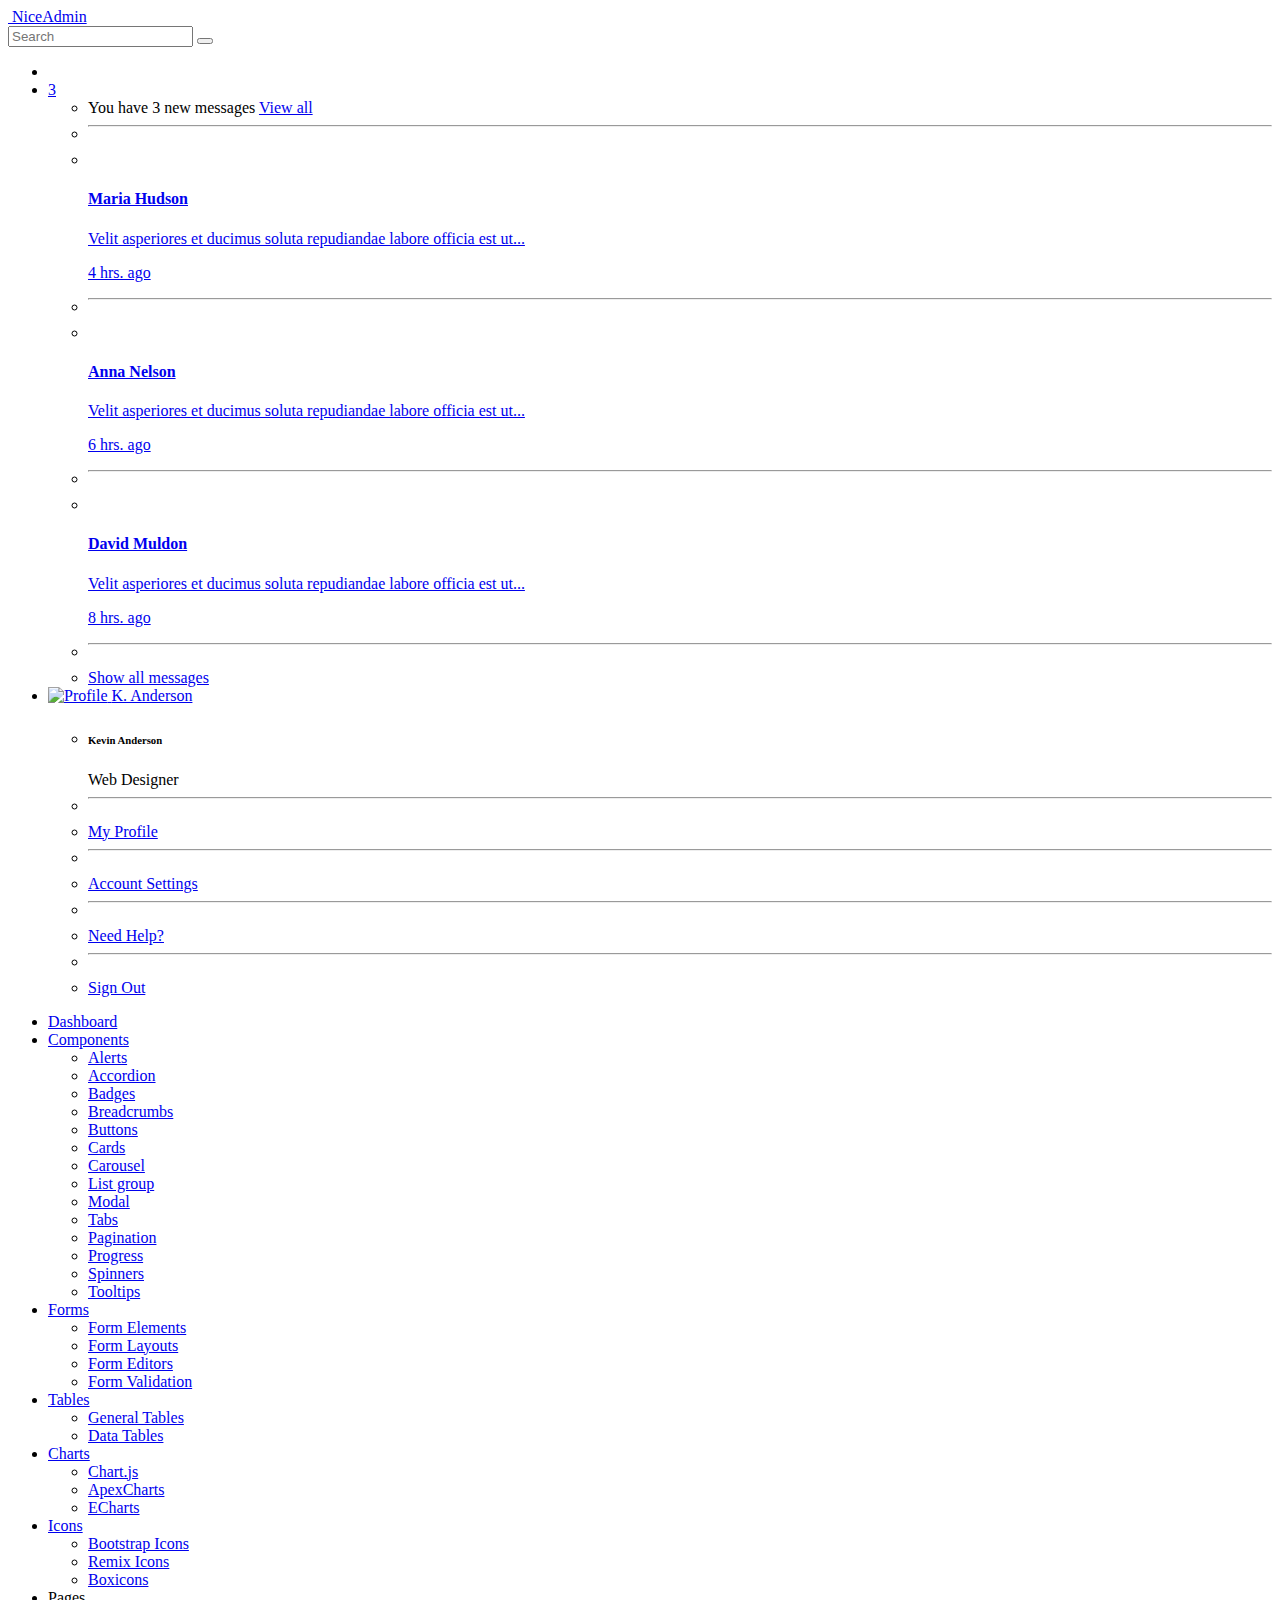
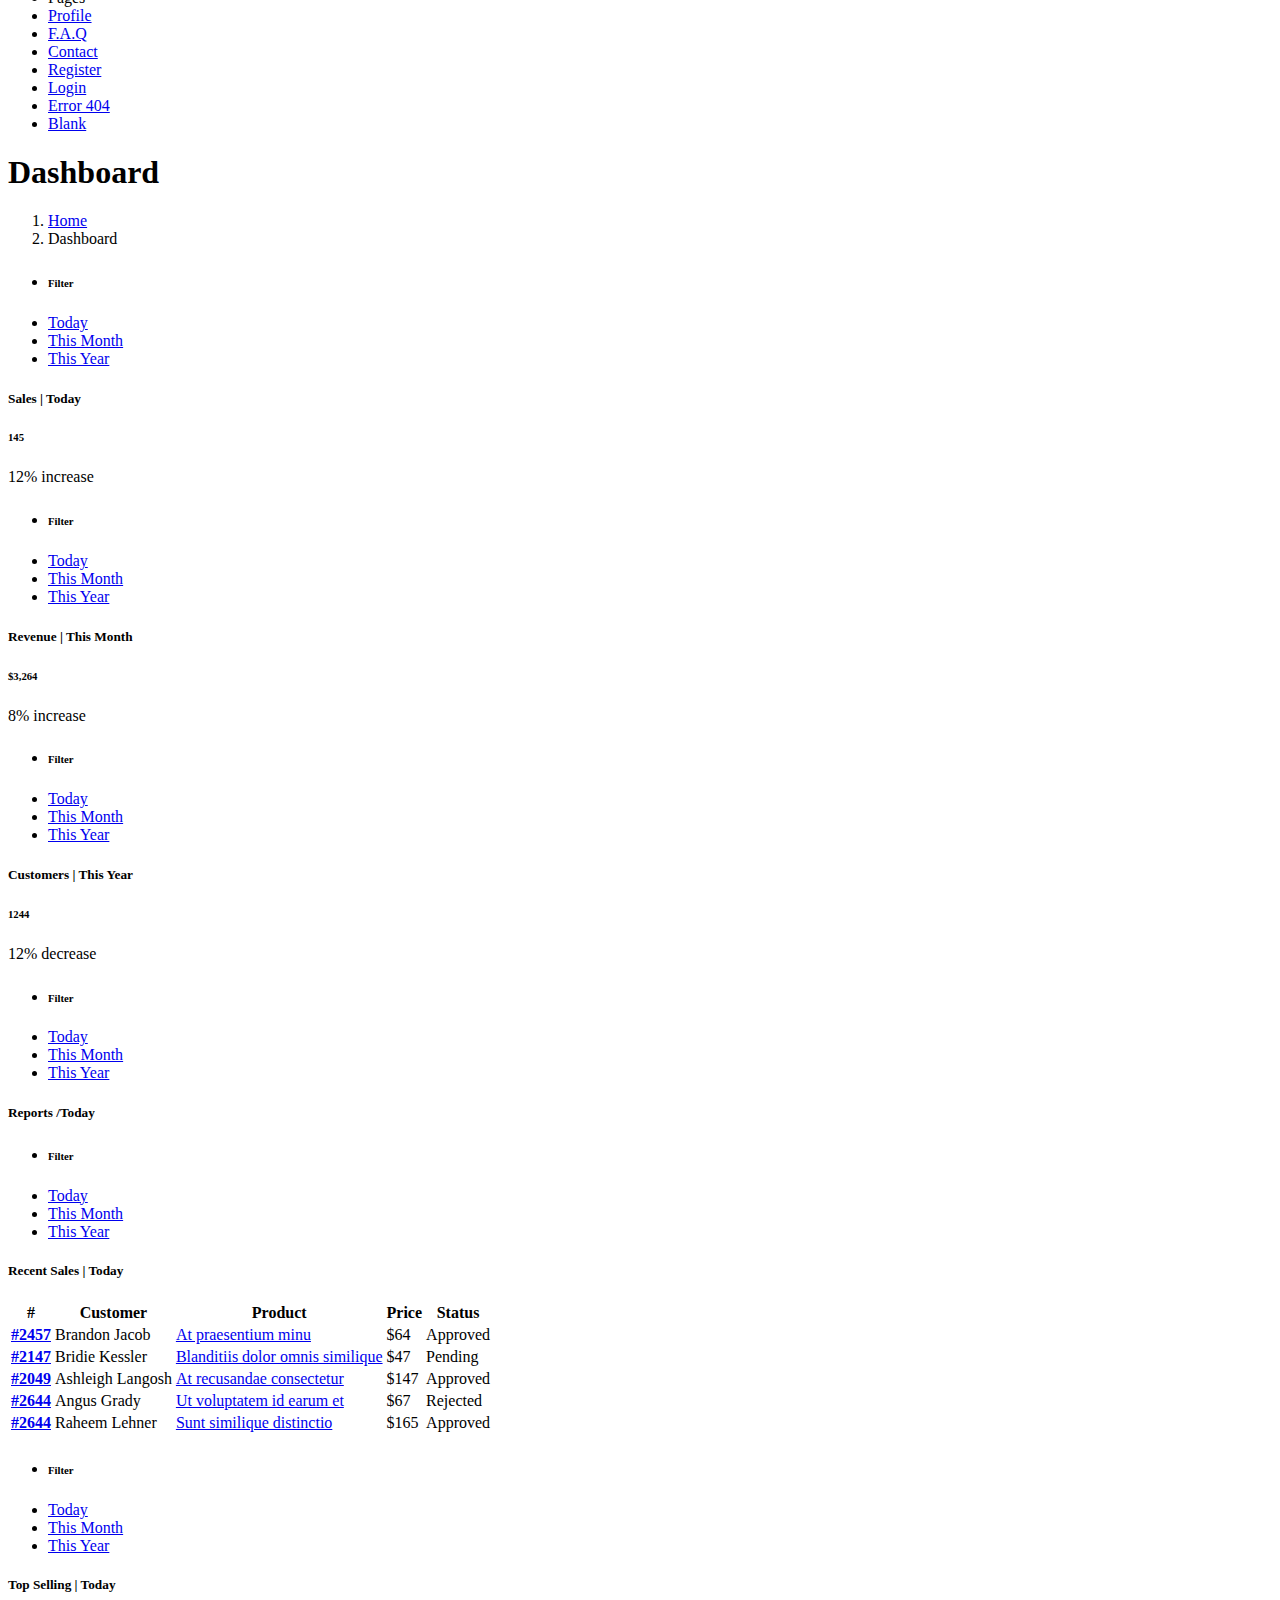
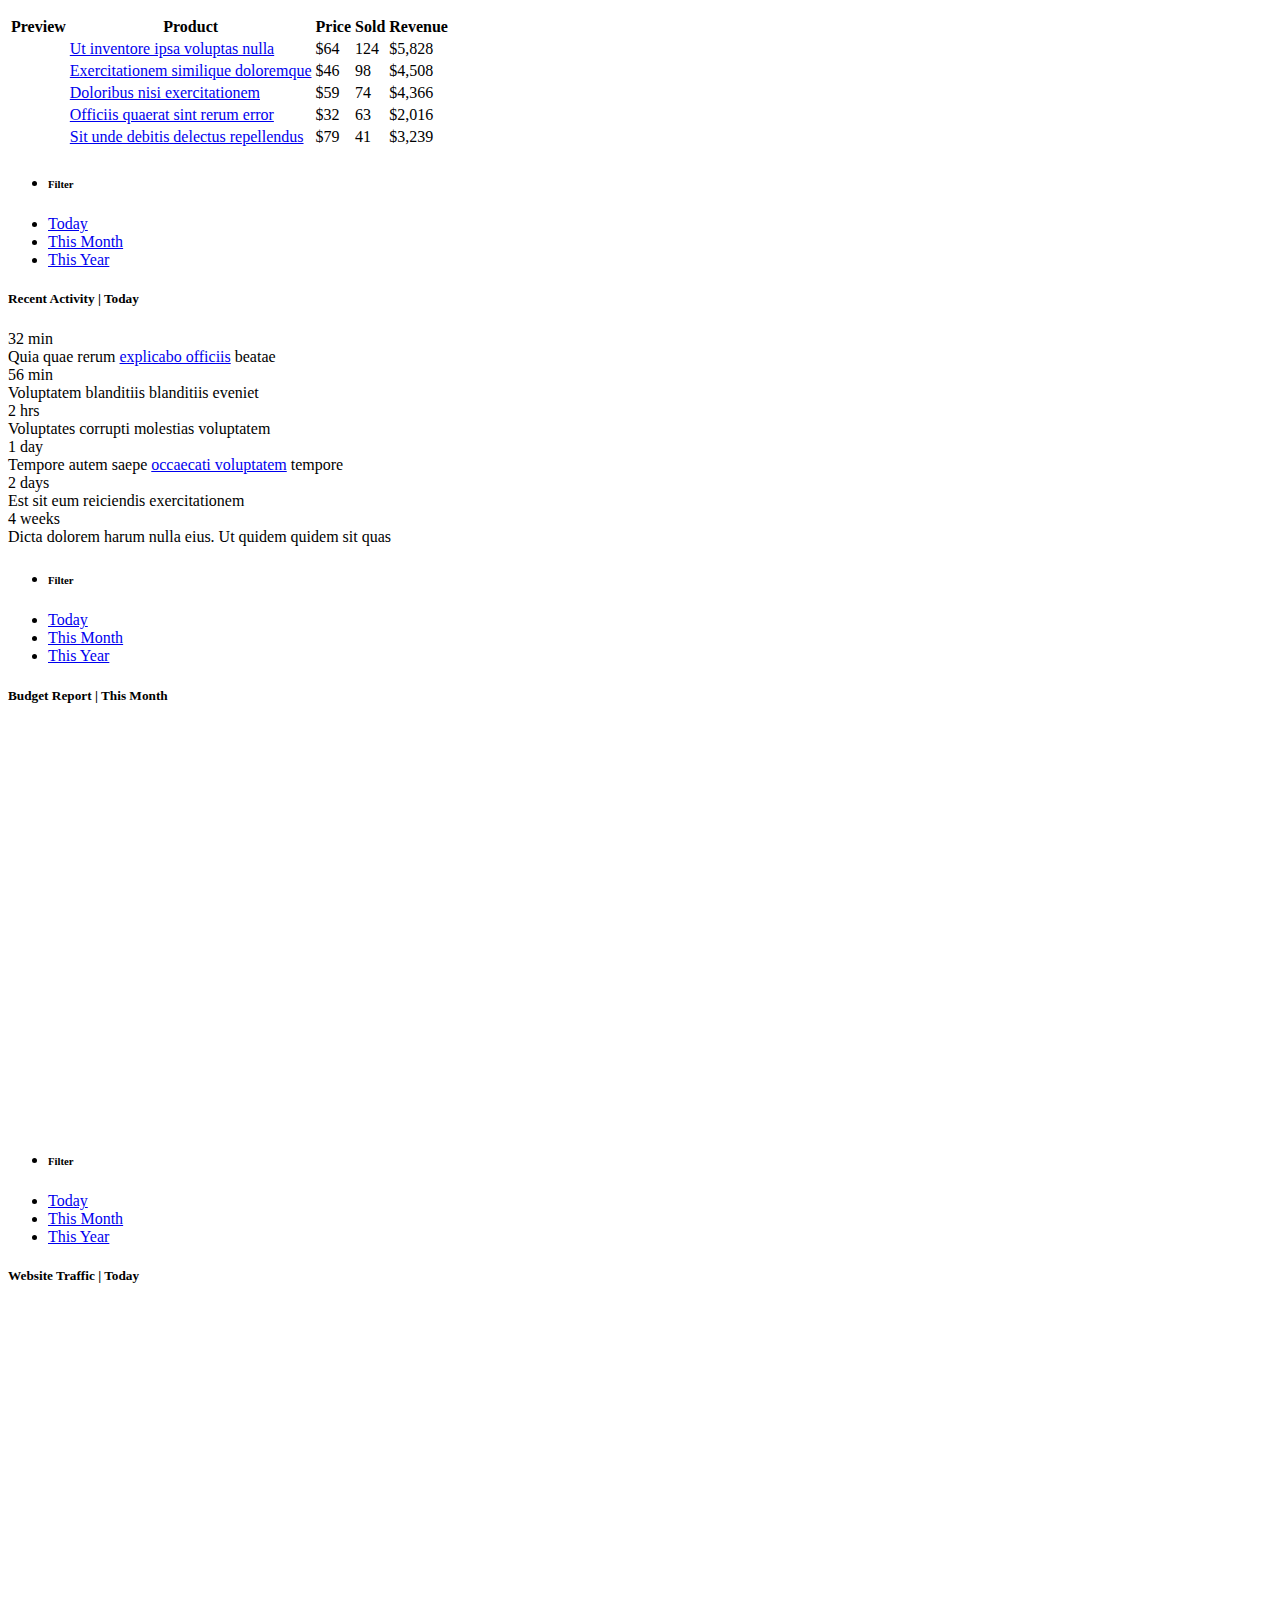
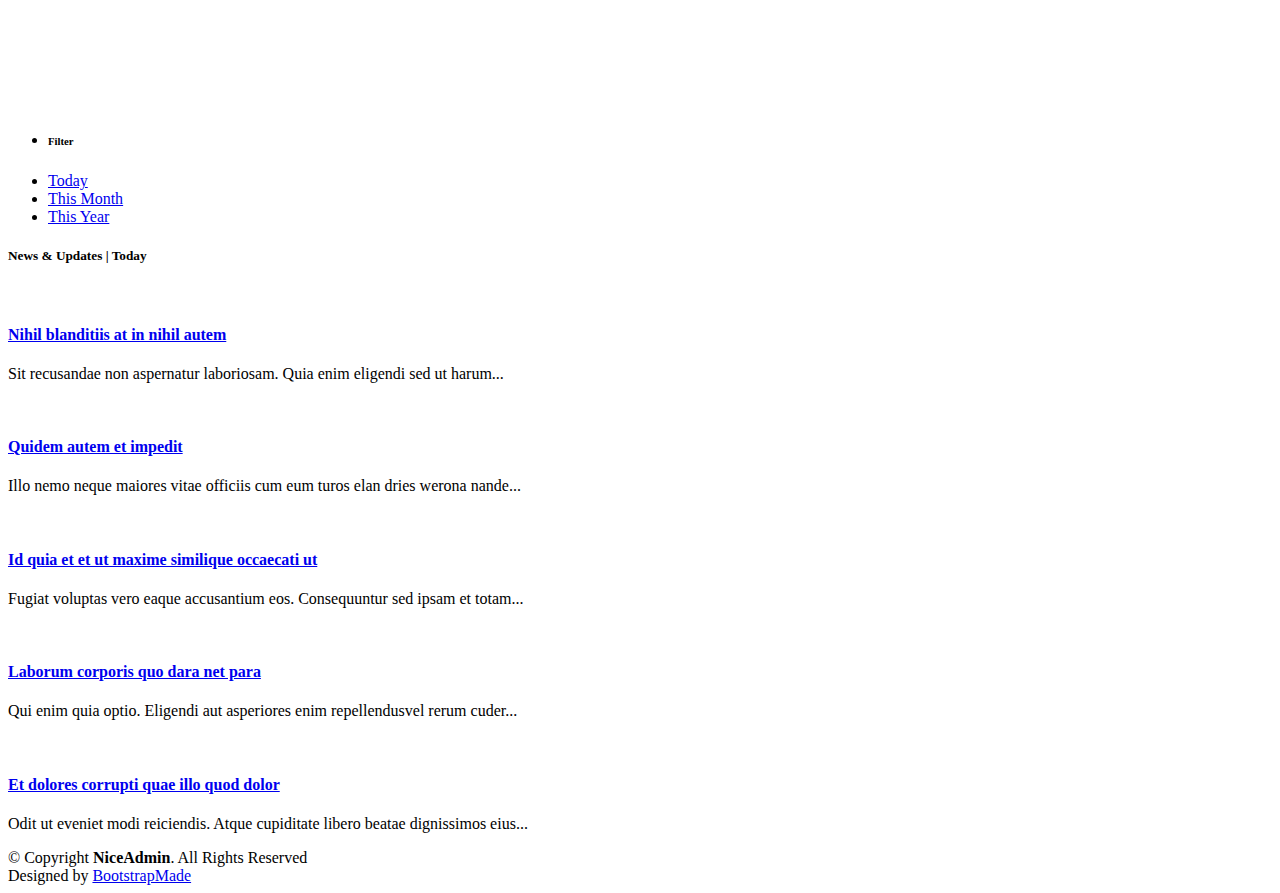
==== index.html @ 6e973ba3 "Add files via upload" ====
<!DOCTYPE html>
<html lang="en">

<head>
  <meta charset="utf-8">
  <meta content="width=device-width, initial-scale=1.0" name="viewport">

  <title>Dashboard - NiceAdmin Bootstrap Template</title>
  <meta content="" name="description">
  <meta content="" name="keywords">

  <!-- Favicons -->
  <link href="assets/img/favicon.png" rel="icon">
  <link href="assets/img/apple-touch-icon.png" rel="apple-touch-icon">

  <!-- Google Fonts -->
  <link href="https://fonts.gstatic.com" rel="preconnect">
  <link href="https://fonts.googleapis.com/css?family=Open+Sans:300,300i,400,400i,600,600i,700,700i|Nunito:300,300i,400,400i,600,600i,700,700i|Poppins:300,300i,400,400i,500,500i,600,600i,700,700i" rel="stylesheet">

  <!-- Vendor CSS Files -->
  <link href="assets/vendor/bootstrap/css/bootstrap.min.css" rel="stylesheet">
  <link href="assets/vendor/bootstrap-icons/bootstrap-icons.css" rel="stylesheet">
  <link href="assets/vendor/boxicons/css/boxicons.min.css" rel="stylesheet">
  <link href="assets/vendor/quill/quill.snow.css" rel="stylesheet">
  <link href="assets/vendor/quill/quill.bubble.css" rel="stylesheet">
  <link href="assets/vendor/remixicon/remixicon.css" rel="stylesheet">
  <link href="assets/vendor/simple-datatables/style.css" rel="stylesheet">

  <!-- Template Main CSS File -->
  <link href="assets/css/style.css" rel="stylesheet">

  <!-- =======================================================
  * Template Name: NiceAdmin
  * Template URL: https://bootstrapmade.com/nice-admin-bootstrap-admin-html-template/
  * Updated: Apr 20 2024 with Bootstrap v5.3.3
  * Author: BootstrapMade.com
  * License: https://bootstrapmade.com/license/
  ======================================================== -->
</head>

<body>

  <!-- ======= Header ======= -->
  <header id="header" class="header fixed-top d-flex align-items-center">

    <div class="d-flex align-items-center justify-content-between">
      <a href="index.html" class="logo d-flex align-items-center">
        <img src="assets/img/logo.png" alt="">
        <span class="d-none d-lg-block">NiceAdmin</span>
      </a>
      <i class="bi bi-list toggle-sidebar-btn"></i>
    </div><!-- End Logo -->

    <div class="search-bar">
      <form class="search-form d-flex align-items-center" method="POST" action="#">
        <input type="text" name="query" placeholder="Search" title="Enter search keyword">
        <button type="submit" title="Search"><i class="bi bi-search"></i></button>
      </form>
    </div><!-- End Search Bar -->

    <nav class="header-nav ms-auto">
      <ul class="d-flex align-items-center">

        <li class="nav-item d-block d-lg-none">
          <a class="nav-link nav-icon search-bar-toggle " href="#">
            <i class="bi bi-search"></i>
          </a>
        </li><!-- End Search Icon-->


        <li class="nav-item dropdown">

          <a class="nav-link nav-icon" href="#" data-bs-toggle="dropdown">
            <i class="bi bi-chat-left-text"></i>
            <span class="badge bg-success badge-number">3</span>
          </a><!-- End Messages Icon -->

          <ul class="dropdown-menu dropdown-menu-end dropdown-menu-arrow messages">
            <li class="dropdown-header">
              You have 3 new messages
              <a href="#"><span class="badge rounded-pill bg-primary p-2 ms-2">View all</span></a>
            </li>
            <li>
              <hr class="dropdown-divider">
            </li>

            <li class="message-item">
              <a href="#">
                <img src="assets/img/messages-1.jpg" alt="" class="rounded-circle">
                <div>
                  <h4>Maria Hudson</h4>
                  <p>Velit asperiores et ducimus soluta repudiandae labore officia est ut...</p>
                  <p>4 hrs. ago</p>
                </div>
              </a>
            </li>
            <li>
              <hr class="dropdown-divider">
            </li>

            <li class="message-item">
              <a href="#">
                <img src="assets/img/messages-2.jpg" alt="" class="rounded-circle">
                <div>
                  <h4>Anna Nelson</h4>
                  <p>Velit asperiores et ducimus soluta repudiandae labore officia est ut...</p>
                  <p>6 hrs. ago</p>
                </div>
              </a>
            </li>
            <li>
              <hr class="dropdown-divider">
            </li>

            <li class="message-item">
              <a href="#">
                <img src="assets/img/messages-3.jpg" alt="" class="rounded-circle">
                <div>
                  <h4>David Muldon</h4>
                  <p>Velit asperiores et ducimus soluta repudiandae labore officia est ut...</p>
                  <p>8 hrs. ago</p>
                </div>
              </a>
            </li>
            <li>
              <hr class="dropdown-divider">
            </li>

            <li class="dropdown-footer">
              <a href="#">Show all messages</a>
            </li>

          </ul><!-- End Messages Dropdown Items -->

        </li><!-- End Messages Nav -->

        <li class="nav-item dropdown pe-3">

          <a class="nav-link nav-profile d-flex align-items-center pe-0" href="#" data-bs-toggle="dropdown">
            <img src="assets/img/profile-img.jpg" alt="Profile" class="rounded-circle">
            <span class="d-none d-md-block dropdown-toggle ps-2">K. Anderson</span>
          </a><!-- End Profile Iamge Icon -->

          <ul class="dropdown-menu dropdown-menu-end dropdown-menu-arrow profile">
            <li class="dropdown-header">
              <h6>Kevin Anderson</h6>
              <span>Web Designer</span>
            </li>
            <li>
              <hr class="dropdown-divider">
            </li>

            <li>
              <a class="dropdown-item d-flex align-items-center" href="users-profile.html">
                <i class="bi bi-person"></i>
                <span>My Profile</span>
              </a>
            </li>
            <li>
              <hr class="dropdown-divider">
            </li>

            <li>
              <a class="dropdown-item d-flex align-items-center" href="users-profile.html">
                <i class="bi bi-gear"></i>
                <span>Account Settings</span>
              </a>
            </li>
            <li>
              <hr class="dropdown-divider">
            </li>

            <li>
              <a class="dropdown-item d-flex align-items-center" href="pages-faq.html">
                <i class="bi bi-question-circle"></i>
                <span>Need Help?</span>
              </a>
            </li>
            <li>
              <hr class="dropdown-divider">
            </li>

            <li>
              <a class="dropdown-item d-flex align-items-center" href="#">
                <i class="bi bi-box-arrow-right"></i>
                <span>Sign Out</span>
              </a>
            </li>

          </ul><!-- End Profile Dropdown Items -->
        </li><!-- End Profile Nav -->

      </ul>
    </nav><!-- End Icons Navigation -->

  </header><!-- End Header -->

  <!-- ======= Sidebar ======= -->
  <aside id="sidebar" class="sidebar">

    <ul class="sidebar-nav" id="sidebar-nav">

      <li class="nav-item">
        <a class="nav-link " href="index.html">
          <i class="bi bi-grid"></i>
          <span>Dashboard</span>
        </a>
      </li><!-- End Dashboard Nav -->

      <li class="nav-item">
        <a class="nav-link collapsed" data-bs-target="#components-nav" data-bs-toggle="collapse" href="#">
          <i class="bi bi-menu-button-wide"></i><span>Components</span><i class="bi bi-chevron-down ms-auto"></i>
        </a>
        <ul id="components-nav" class="nav-content collapse " data-bs-parent="#sidebar-nav">
          <li>
            <a href="components-alerts.html">
              <i class="bi bi-circle"></i><span>Alerts</span>
            </a>
          </li>
          <li>
            <a href="components-accordion.html">
              <i class="bi bi-circle"></i><span>Accordion</span>
            </a>
          </li>
          <li>
            <a href="components-badges.html">
              <i class="bi bi-circle"></i><span>Badges</span>
            </a>
          </li>
          <li>
            <a href="components-breadcrumbs.html">
              <i class="bi bi-circle"></i><span>Breadcrumbs</span>
            </a>
          </li>
          <li>
            <a href="components-buttons.html">
              <i class="bi bi-circle"></i><span>Buttons</span>
            </a>
          </li>
          <li>
            <a href="components-cards.html">
              <i class="bi bi-circle"></i><span>Cards</span>
            </a>
          </li>
          <li>
            <a href="components-carousel.html">
              <i class="bi bi-circle"></i><span>Carousel</span>
            </a>
          </li>
          <li>
            <a href="components-list-group.html">
              <i class="bi bi-circle"></i><span>List group</span>
            </a>
          </li>
          <li>
            <a href="components-modal.html">
              <i class="bi bi-circle"></i><span>Modal</span>
            </a>
          </li>
          <li>
            <a href="components-tabs.html">
              <i class="bi bi-circle"></i><span>Tabs</span>
            </a>
          </li>
          <li>
            <a href="components-pagination.html">
              <i class="bi bi-circle"></i><span>Pagination</span>
            </a>
          </li>
          <li>
            <a href="components-progress.html">
              <i class="bi bi-circle"></i><span>Progress</span>
            </a>
          </li>
          <li>
            <a href="components-spinners.html">
              <i class="bi bi-circle"></i><span>Spinners</span>
            </a>
          </li>
          <li>
            <a href="components-tooltips.html">
              <i class="bi bi-circle"></i><span>Tooltips</span>
            </a>
          </li>
        </ul>
      </li><!-- End Components Nav -->

      <li class="nav-item">
        <a class="nav-link collapsed" data-bs-target="#forms-nav" data-bs-toggle="collapse" href="#">
          <i class="bi bi-journal-text"></i><span>Forms</span><i class="bi bi-chevron-down ms-auto"></i>
        </a>
        <ul id="forms-nav" class="nav-content collapse " data-bs-parent="#sidebar-nav">
          <li>
            <a href="forms-elements.html">
              <i class="bi bi-circle"></i><span>Form Elements</span>
            </a>
          </li>
          <li>
            <a href="forms-layouts.html">
              <i class="bi bi-circle"></i><span>Form Layouts</span>
            </a>
          </li>
          <li>
            <a href="forms-editors.html">
              <i class="bi bi-circle"></i><span>Form Editors</span>
            </a>
          </li>
          <li>
            <a href="forms-validation.html">
              <i class="bi bi-circle"></i><span>Form Validation</span>
            </a>
          </li>
        </ul>
      </li><!-- End Forms Nav -->

      <li class="nav-item">
        <a class="nav-link collapsed" data-bs-target="#tables-nav" data-bs-toggle="collapse" href="#">
          <i class="bi bi-layout-text-window-reverse"></i><span>Tables</span><i class="bi bi-chevron-down ms-auto"></i>
        </a>
        <ul id="tables-nav" class="nav-content collapse " data-bs-parent="#sidebar-nav">
          <li>
            <a href="tables-general.html">
              <i class="bi bi-circle"></i><span>General Tables</span>
            </a>
          </li>
          <li>
            <a href="tables-data.html">
              <i class="bi bi-circle"></i><span>Data Tables</span>
            </a>
          </li>
        </ul>
      </li><!-- End Tables Nav -->

      <li class="nav-item">
        <a class="nav-link collapsed" data-bs-target="#charts-nav" data-bs-toggle="collapse" href="#">
          <i class="bi bi-bar-chart"></i><span>Charts</span><i class="bi bi-chevron-down ms-auto"></i>
        </a>
        <ul id="charts-nav" class="nav-content collapse " data-bs-parent="#sidebar-nav">
          <li>
            <a href="charts-chartjs.html">
              <i class="bi bi-circle"></i><span>Chart.js</span>
            </a>
          </li>
          <li>
            <a href="charts-apexcharts.html">
              <i class="bi bi-circle"></i><span>ApexCharts</span>
            </a>
          </li>
          <li>
            <a href="charts-echarts.html">
              <i class="bi bi-circle"></i><span>ECharts</span>
            </a>
          </li>
        </ul>
      </li><!-- End Charts Nav -->

      <li class="nav-item">
        <a class="nav-link collapsed" data-bs-target="#icons-nav" data-bs-toggle="collapse" href="#">
          <i class="bi bi-gem"></i><span>Icons</span><i class="bi bi-chevron-down ms-auto"></i>
        </a>
        <ul id="icons-nav" class="nav-content collapse " data-bs-parent="#sidebar-nav">
          <li>
            <a href="icons-bootstrap.html">
              <i class="bi bi-circle"></i><span>Bootstrap Icons</span>
            </a>
          </li>
          <li>
            <a href="icons-remix.html">
              <i class="bi bi-circle"></i><span>Remix Icons</span>
            </a>
          </li>
          <li>
            <a href="icons-boxicons.html">
              <i class="bi bi-circle"></i><span>Boxicons</span>
            </a>
          </li>
        </ul>
      </li><!-- End Icons Nav -->

      <li class="nav-heading">Pages</li>

      <li class="nav-item">
        <a class="nav-link collapsed" href="users-profile.html">
          <i class="bi bi-person"></i>
          <span>Profile</span>
        </a>
      </li><!-- End Profile Page Nav -->

      <li class="nav-item">
        <a class="nav-link collapsed" href="pages-faq.html">
          <i class="bi bi-question-circle"></i>
          <span>F.A.Q</span>
        </a>
      </li><!-- End F.A.Q Page Nav -->

      <li class="nav-item">
        <a class="nav-link collapsed" href="pages-contact.html">
          <i class="bi bi-envelope"></i>
          <span>Contact</span>
        </a>
      </li><!-- End Contact Page Nav -->

      <li class="nav-item">
        <a class="nav-link collapsed" href="pages-register.html">
          <i class="bi bi-card-list"></i>
          <span>Register</span>
        </a>
      </li><!-- End Register Page Nav -->

      <li class="nav-item">
        <a class="nav-link collapsed" href="pages-login.html">
          <i class="bi bi-box-arrow-in-right"></i>
          <span>Login</span>
        </a>
      </li><!-- End Login Page Nav -->

      <li class="nav-item">
        <a class="nav-link collapsed" href="pages-error-404.html">
          <i class="bi bi-dash-circle"></i>
          <span>Error 404</span>
        </a>
      </li><!-- End Error 404 Page Nav -->

      <li class="nav-item">
        <a class="nav-link collapsed" href="pages-blank.html">
          <i class="bi bi-file-earmark"></i>
          <span>Blank</span>
        </a>
      </li><!-- End Blank Page Nav -->

    </ul>

  </aside><!-- End Sidebar-->

  <main id="main" class="main">

    <div class="pagetitle">
      <h1>Dashboard</h1>
      <nav>
        <ol class="breadcrumb">
          <li class="breadcrumb-item"><a href="index.html">Home</a></li>
          <li class="breadcrumb-item active">Dashboard</li>
        </ol>
      </nav>
    </div><!-- End Page Title -->

    <section class="section dashboard">
      <div class="row">

        <!-- Left side columns -->
        <div class="col-lg-8">
          <div class="row">

            <!-- Sales Card -->
            <div class="col-xxl-4 col-md-6">
              <div class="card info-card sales-card">

                <div class="filter">
                  <a class="icon" href="#" data-bs-toggle="dropdown"><i class="bi bi-three-dots"></i></a>
                  <ul class="dropdown-menu dropdown-menu-end dropdown-menu-arrow">
                    <li class="dropdown-header text-start">
                      <h6>Filter</h6>
                    </li>

                    <li><a class="dropdown-item" href="#">Today</a></li>
                    <li><a class="dropdown-item" href="#">This Month</a></li>
                    <li><a class="dropdown-item" href="#">This Year</a></li>
                  </ul>
                </div>

                <div class="card-body">
                  <h5 class="card-title">Sales <span>| Today</span></h5>

                  <div class="d-flex align-items-center">
                    <div class="card-icon rounded-circle d-flex align-items-center justify-content-center">
                      <i class="bi bi-cart"></i>
                    </div>
                    <div class="ps-3">
                      <h6>145</h6>
                      <span class="text-success small pt-1 fw-bold">12%</span> <span class="text-muted small pt-2 ps-1">increase</span>

                    </div>
                  </div>
                </div>

              </div>
            </div>
            <!-- End Sales Card -->

            <!-- Revenue Card -->
            <div class="col-xxl-4 col-md-6">
              <div class="card info-card revenue-card">

                <div class="filter">
                  <a class="icon" href="#" data-bs-toggle="dropdown"><i class="bi bi-three-dots"></i></a>
                  <ul class="dropdown-menu dropdown-menu-end dropdown-menu-arrow">
                    <li class="dropdown-header text-start">
                      <h6>Filter</h6>
                    </li>

                    <li><a class="dropdown-item" href="#">Today</a></li>
                    <li><a class="dropdown-item" href="#">This Month</a></li>
                    <li><a class="dropdown-item" href="#">This Year</a></li>
                  </ul>
                </div>

                <div class="card-body">
                  <h5 class="card-title">Revenue <span>| This Month</span></h5>

                  <div class="d-flex align-items-center">
                    <div class="card-icon rounded-circle d-flex align-items-center justify-content-center">
                      <i class="bi bi-currency-dollar"></i>
                    </div>
                    <div class="ps-3">
                      <h6>$3,264</h6>
                      <span class="text-success small pt-1 fw-bold">8%</span> <span class="text-muted small pt-2 ps-1">increase</span>

                    </div>
                  </div>
                </div>

              </div>
            </div><!-- End Revenue Card -->

            <!-- Customers Card -->
            <div class="col-xxl-4 col-xl-12">

              <div class="card info-card customers-card">

                <div class="filter">
                  <a class="icon" href="#" data-bs-toggle="dropdown"><i class="bi bi-three-dots"></i></a>
                  <ul class="dropdown-menu dropdown-menu-end dropdown-menu-arrow">
                    <li class="dropdown-header text-start">
                      <h6>Filter</h6>
                    </li>

                    <li><a class="dropdown-item" href="#">Today</a></li>
                    <li><a class="dropdown-item" href="#">This Month</a></li>
                    <li><a class="dropdown-item" href="#">This Year</a></li>
                  </ul>
                </div>

                <div class="card-body">
                  <h5 class="card-title">Customers <span>| This Year</span></h5>

                  <div class="d-flex align-items-center">
                    <div class="card-icon rounded-circle d-flex align-items-center justify-content-center">
                      <i class="bi bi-people"></i>
                    </div>
                    <div class="ps-3">
                      <h6>1244</h6>
                      <span class="text-danger small pt-1 fw-bold">12%</span> <span class="text-muted small pt-2 ps-1">decrease</span>

                    </div>
                  </div>

                </div>
              </div>

            </div><!-- End Customers Card -->

            <!-- Reports -->
            <div class="col-12">
              <div class="card">

                <div class="filter">
                  <a class="icon" href="#" data-bs-toggle="dropdown"><i class="bi bi-three-dots"></i></a>
                  <ul class="dropdown-menu dropdown-menu-end dropdown-menu-arrow">
                    <li class="dropdown-header text-start">
                      <h6>Filter</h6>
                    </li>

                    <li><a class="dropdown-item" href="#">Today</a></li>
                    <li><a class="dropdown-item" href="#">This Month</a></li>
                    <li><a class="dropdown-item" href="#">This Year</a></li>
                  </ul>
                </div>

                <div class="card-body">
                  <h5 class="card-title">Reports <span>/Today</span></h5>

                  <!-- Line Chart -->
                  <div id="reportsChart"></div>

                  <script>
                    document.addEventListener("DOMContentLoaded", () => {
                      new ApexCharts(document.querySelector("#reportsChart"), {
                        series: [{
                          name: 'Sales',
                          data: [31, 40, 28, 51, 42, 82, 56],
                        }, {
                          name: 'Revenue',
                          data: [11, 32, 45, 32, 34, 52, 41]
                        }, {
                          name: 'Customers',
                          data: [15, 11, 32, 18, 9, 24, 11]
                        }],
                        chart: {
                          height: 350,
                          type: 'area',
                          toolbar: {
                            show: false
                          },
                        },
                        markers: {
                          size: 4
                        },
                        colors: ['#4154f1', '#2eca6a', '#ff771d'],
                        fill: {
                          type: "gradient",
                          gradient: {
                            shadeIntensity: 1,
                            opacityFrom: 0.3,
                            opacityTo: 0.4,
                            stops: [0, 90, 100]
                          }
                        },
                        dataLabels: {
                          enabled: false
                        },
                        stroke: {
                          curve: 'smooth',
                          width: 2
                        },
                        xaxis: {
                          type: 'datetime',
                          categories: ["2018-09-19T00:00:00.000Z", "2018-09-19T01:30:00.000Z", "2018-09-19T02:30:00.000Z", "2018-09-19T03:30:00.000Z", "2018-09-19T04:30:00.000Z", "2018-09-19T05:30:00.000Z", "2018-09-19T06:30:00.000Z"]
                        },
                        tooltip: {
                          x: {
                            format: 'dd/MM/yy HH:mm'
                          },
                        }
                      }).render();
                    });
                  </script>
                  <!-- End Line Chart -->

                </div>

              </div>
            </div><!-- End Reports -->

            <!-- Recent Sales -->
            <div class="col-12">
              <div class="card recent-sales overflow-auto">

                <div class="filter">
                  <a class="icon" href="#" data-bs-toggle="dropdown"><i class="bi bi-three-dots"></i></a>
                  <ul class="dropdown-menu dropdown-menu-end dropdown-menu-arrow">
                    <li class="dropdown-header text-start">
                      <h6>Filter</h6>
                    </li>

                    <li><a class="dropdown-item" href="#">Today</a></li>
                    <li><a class="dropdown-item" href="#">This Month</a></li>
                    <li><a class="dropdown-item" href="#">This Year</a></li>
                  </ul>
                </div>

                <div class="card-body">
                  <h5 class="card-title">Recent Sales <span>| Today</span></h5>

                  <table class="table table-borderless datatable">
                    <thead>
                      <tr>
                        <th scope="col">#</th>
                        <th scope="col">Customer</th>
                        <th scope="col">Product</th>
                        <th scope="col">Price</th>
                        <th scope="col">Status</th>
                      </tr>
                    </thead>
                    <tbody>
                      <tr>
                        <th scope="row"><a href="#">#2457</a></th>
                        <td>Brandon Jacob</td>
                        <td><a href="#" class="text-primary">At praesentium minu</a></td>
                        <td>$64</td>
                        <td><span class="badge bg-success">Approved</span></td>
                      </tr>
                      <tr>
                        <th scope="row"><a href="#">#2147</a></th>
                        <td>Bridie Kessler</td>
                        <td><a href="#" class="text-primary">Blanditiis dolor omnis similique</a></td>
                        <td>$47</td>
                        <td><span class="badge bg-warning">Pending</span></td>
                      </tr>
                      <tr>
                        <th scope="row"><a href="#">#2049</a></th>
                        <td>Ashleigh Langosh</td>
                        <td><a href="#" class="text-primary">At recusandae consectetur</a></td>
                        <td>$147</td>
                        <td><span class="badge bg-success">Approved</span></td>
                      </tr>
                      <tr>
                        <th scope="row"><a href="#">#2644</a></th>
                        <td>Angus Grady</td>
                        <td><a href="#" class="text-primar">Ut voluptatem id earum et</a></td>
                        <td>$67</td>
                        <td><span class="badge bg-danger">Rejected</span></td>
                      </tr>
                      <tr>
                        <th scope="row"><a href="#">#2644</a></th>
                        <td>Raheem Lehner</td>
                        <td><a href="#" class="text-primary">Sunt similique distinctio</a></td>
                        <td>$165</td>
                        <td><span class="badge bg-success">Approved</span></td>
                      </tr>
                    </tbody>
                  </table>

                </div>

              </div>
            </div><!-- End Recent Sales -->

            <!-- Top Selling -->
            <div class="col-12">
              <div class="card top-selling overflow-auto">

                <div class="filter">
                  <a class="icon" href="#" data-bs-toggle="dropdown"><i class="bi bi-three-dots"></i></a>
                  <ul class="dropdown-menu dropdown-menu-end dropdown-menu-arrow">
                    <li class="dropdown-header text-start">
                      <h6>Filter</h6>
                    </li>

                    <li><a class="dropdown-item" href="#">Today</a></li>
                    <li><a class="dropdown-item" href="#">This Month</a></li>
                    <li><a class="dropdown-item" href="#">This Year</a></li>
                  </ul>
                </div>

                <div class="card-body pb-0">
                  <h5 class="card-title">Top Selling <span>| Today</span></h5>

                  <table class="table table-borderless">
                    <thead>
                      <tr>
                        <th scope="col">Preview</th>
                        <th scope="col">Product</th>
                        <th scope="col">Price</th>
                        <th scope="col">Sold</th>
                        <th scope="col">Revenue</th>
                      </tr>
                    </thead>
                    <tbody>
                      <tr>
                        <th scope="row"><a href="#"><img src="assets/img/product-1.jpg" alt=""></a></th>
                        <td><a href="#" class="text-primary fw-bold">Ut inventore ipsa voluptas nulla</a></td>
                        <td>$64</td>
                        <td class="fw-bold">124</td>
                        <td>$5,828</td>
                      </tr>
                      <tr>
                        <th scope="row"><a href="#"><img src="assets/img/product-2.jpg" alt=""></a></th>
                        <td><a href="#" class="text-primary fw-bold">Exercitationem similique doloremque</a></td>
                        <td>$46</td>
                        <td class="fw-bold">98</td>
                        <td>$4,508</td>
                      </tr>
                      <tr>
                        <th scope="row"><a href="#"><img src="assets/img/product-3.jpg" alt=""></a></th>
                        <td><a href="#" class="text-primary fw-bold">Doloribus nisi exercitationem</a></td>
                        <td>$59</td>
                        <td class="fw-bold">74</td>
                        <td>$4,366</td>
                      </tr>
                      <tr>
                        <th scope="row"><a href="#"><img src="assets/img/product-4.jpg" alt=""></a></th>
                        <td><a href="#" class="text-primary fw-bold">Officiis quaerat sint rerum error</a></td>
                        <td>$32</td>
                        <td class="fw-bold">63</td>
                        <td>$2,016</td>
                      </tr>
                      <tr>
                        <th scope="row"><a href="#"><img src="assets/img/product-5.jpg" alt=""></a></th>
                        <td><a href="#" class="text-primary fw-bold">Sit unde debitis delectus repellendus</a></td>
                        <td>$79</td>
                        <td class="fw-bold">41</td>
                        <td>$3,239</td>
                      </tr>
                    </tbody>
                  </table>

                </div>

              </div>
            </div><!-- End Top Selling -->

          </div>
        </div><!-- End Left side columns -->

        <!-- Right side columns -->
        <div class="col-lg-4">

          <!-- Recent Activity -->
          <div class="card">
            <div class="filter">
              <a class="icon" href="#" data-bs-toggle="dropdown"><i class="bi bi-three-dots"></i></a>
              <ul class="dropdown-menu dropdown-menu-end dropdown-menu-arrow">
                <li class="dropdown-header text-start">
                  <h6>Filter</h6>
                </li>

                <li><a class="dropdown-item" href="#">Today</a></li>
                <li><a class="dropdown-item" href="#">This Month</a></li>
                <li><a class="dropdown-item" href="#">This Year</a></li>
              </ul>
            </div>

            <div class="card-body">
              <h5 class="card-title">Recent Activity <span>| Today</span></h5>

              <div class="activity">

                <div class="activity-item d-flex">
                  <div class="activite-label">32 min</div>
                  <i class='bi bi-circle-fill activity-badge text-success align-self-start'></i>
                  <div class="activity-content">
                    Quia quae rerum <a href="#" class="fw-bold text-dark">explicabo officiis</a> beatae
                  </div>
                </div><!-- End activity item-->

                <div class="activity-item d-flex">
                  <div class="activite-label">56 min</div>
                  <i class='bi bi-circle-fill activity-badge text-danger align-self-start'></i>
                  <div class="activity-content">
                    Voluptatem blanditiis blanditiis eveniet
                  </div>
                </div><!-- End activity item-->

                <div class="activity-item d-flex">
                  <div class="activite-label">2 hrs</div>
                  <i class='bi bi-circle-fill activity-badge text-primary align-self-start'></i>
                  <div class="activity-content">
                    Voluptates corrupti molestias voluptatem
                  </div>
                </div><!-- End activity item-->

                <div class="activity-item d-flex">
                  <div class="activite-label">1 day</div>
                  <i class='bi bi-circle-fill activity-badge text-info align-self-start'></i>
                  <div class="activity-content">
                    Tempore autem saepe <a href="#" class="fw-bold text-dark">occaecati voluptatem</a> tempore
                  </div>
                </div><!-- End activity item-->

                <div class="activity-item d-flex">
                  <div class="activite-label">2 days</div>
                  <i class='bi bi-circle-fill activity-badge text-warning align-self-start'></i>
                  <div class="activity-content">
                    Est sit eum reiciendis exercitationem
                  </div>
                </div><!-- End activity item-->

                <div class="activity-item d-flex">
                  <div class="activite-label">4 weeks</div>
                  <i class='bi bi-circle-fill activity-badge text-muted align-self-start'></i>
                  <div class="activity-content">
                    Dicta dolorem harum nulla eius. Ut quidem quidem sit quas
                  </div>
                </div><!-- End activity item-->

              </div>

            </div>
          </div><!-- End Recent Activity -->

          <!-- Budget Report -->
          <div class="card">
            <div class="filter">
              <a class="icon" href="#" data-bs-toggle="dropdown"><i class="bi bi-three-dots"></i></a>
              <ul class="dropdown-menu dropdown-menu-end dropdown-menu-arrow">
                <li class="dropdown-header text-start">
                  <h6>Filter</h6>
                </li>

                <li><a class="dropdown-item" href="#">Today</a></li>
                <li><a class="dropdown-item" href="#">This Month</a></li>
                <li><a class="dropdown-item" href="#">This Year</a></li>
              </ul>
            </div>

            <div class="card-body pb-0">
              <h5 class="card-title">Budget Report <span>| This Month</span></h5>

              <div id="budgetChart" style="min-height: 400px;" class="echart"></div>

              <script>
                document.addEventListener("DOMContentLoaded", () => {
                  var budgetChart = echarts.init(document.querySelector("#budgetChart")).setOption({
                    legend: {
                      data: ['Allocated Budget', 'Actual Spending']
                    },
                    radar: {
                      // shape: 'circle',
                      indicator: [{
                          name: 'Sales',
                          max: 6500
                        },
                        {
                          name: 'Administration',
                          max: 16000
                        },
                        {
                          name: 'Information Technology',
                          max: 30000
                        },
                        {
                          name: 'Customer Support',
                          max: 38000
                        },
                        {
                          name: 'Development',
                          max: 52000
                        },
                        {
                          name: 'Marketing',
                          max: 25000
                        }
                      ]
                    },
                    series: [{
                      name: 'Budget vs spending',
                      type: 'radar',
                      data: [{
                          value: [4200, 3000, 20000, 35000, 50000, 18000],
                          name: 'Allocated Budget'
                        },
                        {
                          value: [5000, 14000, 28000, 26000, 42000, 21000],
                          name: 'Actual Spending'
                        }
                      ]
                    }]
                  });
                });
              </script>

            </div>
          </div><!-- End Budget Report -->

          <!-- Website Traffic -->
          <div class="card">
            <div class="filter">
              <a class="icon" href="#" data-bs-toggle="dropdown"><i class="bi bi-three-dots"></i></a>
              <ul class="dropdown-menu dropdown-menu-end dropdown-menu-arrow">
                <li class="dropdown-header text-start">
                  <h6>Filter</h6>
                </li>

                <li><a class="dropdown-item" href="#">Today</a></li>
                <li><a class="dropdown-item" href="#">This Month</a></li>
                <li><a class="dropdown-item" href="#">This Year</a></li>
              </ul>
            </div>

            <div class="card-body pb-0">
              <h5 class="card-title">Website Traffic <span>| Today</span></h5>

              <div id="trafficChart" style="min-height: 400px;" class="echart"></div>

              <script>
                document.addEventListener("DOMContentLoaded", () => {
                  echarts.init(document.querySelector("#trafficChart")).setOption({
                    tooltip: {
                      trigger: 'item'
                    },
                    legend: {
                      top: '5%',
                      left: 'center'
                    },
                    series: [{
                      name: 'Access From',
                      type: 'pie',
                      radius: ['40%', '70%'],
                      avoidLabelOverlap: false,
                      label: {
                        show: false,
                        position: 'center'
                      },
                      emphasis: {
                        label: {
                          show: true,
                          fontSize: '18',
                          fontWeight: 'bold'
                        }
                      },
                      labelLine: {
                        show: false
                      },
                      data: [{
                          value: 1048,
                          name: 'Search Engine'
                        },
                        {
                          value: 735,
                          name: 'Direct'
                        },
                        {
                          value: 580,
                          name: 'Email'
                        },
                        {
                          value: 484,
                          name: 'Union Ads'
                        },
                        {
                          value: 300,
                          name: 'Video Ads'
                        }
                      ]
                    }]
                  });
                });
              </script>

            </div>
          </div><!-- End Website Traffic -->

          <!-- News & Updates Traffic -->
          <div class="card">
            <div class="filter">
              <a class="icon" href="#" data-bs-toggle="dropdown"><i class="bi bi-three-dots"></i></a>
              <ul class="dropdown-menu dropdown-menu-end dropdown-menu-arrow">
                <li class="dropdown-header text-start">
                  <h6>Filter</h6>
                </li>

                <li><a class="dropdown-item" href="#">Today</a></li>
                <li><a class="dropdown-item" href="#">This Month</a></li>
                <li><a class="dropdown-item" href="#">This Year</a></li>
              </ul>
            </div>

            <div class="card-body pb-0">
              <h5 class="card-title">News &amp; Updates <span>| Today</span></h5>

              <div class="news">
                <div class="post-item clearfix">
                  <img src="assets/img/news-1.jpg" alt="">
                  <h4><a href="#">Nihil blanditiis at in nihil autem</a></h4>
                  <p>Sit recusandae non aspernatur laboriosam. Quia enim eligendi sed ut harum...</p>
                </div>

                <div class="post-item clearfix">
                  <img src="assets/img/news-2.jpg" alt="">
                  <h4><a href="#">Quidem autem et impedit</a></h4>
                  <p>Illo nemo neque maiores vitae officiis cum eum turos elan dries werona nande...</p>
                </div>

                <div class="post-item clearfix">
                  <img src="assets/img/news-3.jpg" alt="">
                  <h4><a href="#">Id quia et et ut maxime similique occaecati ut</a></h4>
                  <p>Fugiat voluptas vero eaque accusantium eos. Consequuntur sed ipsam et totam...</p>
                </div>

                <div class="post-item clearfix">
                  <img src="assets/img/news-4.jpg" alt="">
                  <h4><a href="#">Laborum corporis quo dara net para</a></h4>
                  <p>Qui enim quia optio. Eligendi aut asperiores enim repellendusvel rerum cuder...</p>
                </div>

                <div class="post-item clearfix">
                  <img src="assets/img/news-5.jpg" alt="">
                  <h4><a href="#">Et dolores corrupti quae illo quod dolor</a></h4>
                  <p>Odit ut eveniet modi reiciendis. Atque cupiditate libero beatae dignissimos eius...</p>
                </div>

              </div><!-- End sidebar recent posts-->

            </div>
          </div><!-- End News & Updates -->

        </div><!-- End Right side columns -->

      </div>
    </section>

  </main><!-- End #main -->

  <!-- ======= Footer ======= -->
  <footer id="footer" class="footer">
    <div class="copyright">
      &copy; Copyright <strong><span>NiceAdmin</span></strong>. All Rights Reserved
    </div>
    <div class="credits">
      <!-- All the links in the footer should remain intact. -->
      <!-- You can delete the links only if you purchased the pro version. -->
      <!-- Licensing information: https://bootstrapmade.com/license/ -->
      <!-- Purchase the pro version with working PHP/AJAX contact form: https://bootstrapmade.com/nice-admin-bootstrap-admin-html-template/ -->
      Designed by <a href="https://bootstrapmade.com/">BootstrapMade</a>
    </div>
  </footer><!-- End Footer -->

  <a href="#" class="back-to-top d-flex align-items-center justify-content-center"><i class="bi bi-arrow-up-short"></i></a>

  <!-- Vendor JS Files -->
  <script src="assets/vendor/apexcharts/apexcharts.min.js"></script>
  <script src="assets/vendor/bootstrap/js/bootstrap.bundle.min.js"></script>
  <script src="assets/vendor/chart.js/chart.umd.js"></script>
  <script src="assets/vendor/echarts/echarts.min.js"></script>
  <script src="assets/vendor/quill/quill.js"></script>
  <script src="assets/vendor/simple-datatables/simple-datatables.js"></script>
  <script src="assets/vendor/tinymce/tinymce.min.js"></script>
  <script src="assets/vendor/php-email-form/validate.js"></script>

  <!-- Template Main JS File -->
  <script src="assets/js/main.js"></script>

</body>

</html>
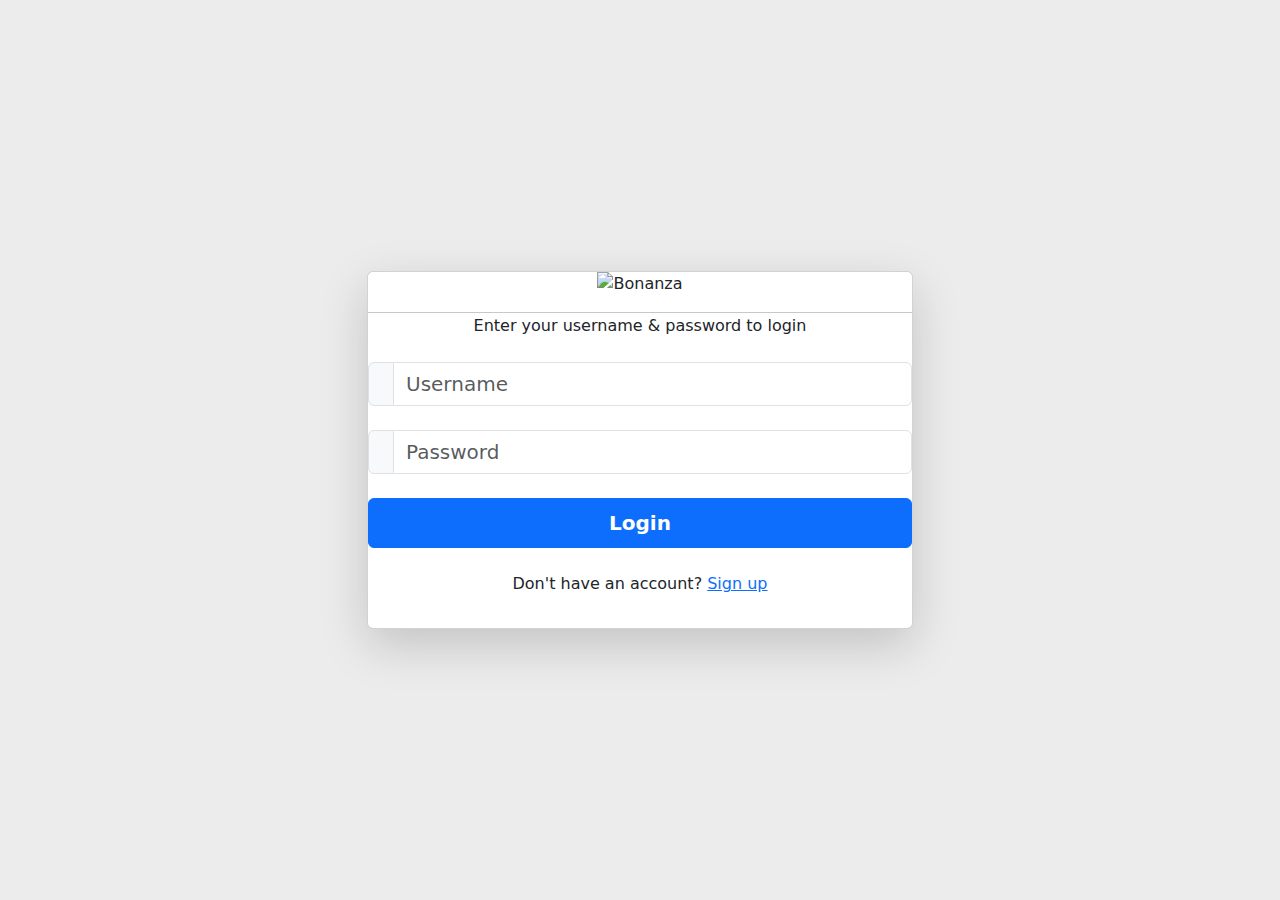
==== commit ec470554: "Add files via upload" ====
--- a/index.html
+++ b/index.html
@@ -1,1115 +1,67 @@
-<!DOCTYPE html>
+<!doctype html>
 <html lang="en">
+    <head>
+        <title>Bonanza-Pay</title>
+        <!-- Required meta tags -->
+        <meta charset="utf-8" />
+        <meta
+            name="viewport"
+            content="width=device-width, initial-scale=1, shrink-to-fit=no"
+        />
 
-<head>
-  <meta charset="utf-8">
-  <meta content="width=device-width, initial-scale=1.0" name="viewport">
+        <!-- Bootstrap CSS v5.2.1 -->
+        <link href="https://cdn.jsdelivr.net/npm/bootstrap@5.3.0-alpha1/dist/css/bootstrap.min.css" rel="stylesheet">
+        <link href="https://cdnjs.cloudflare.com/ajax/libs/bootstrap-icons/1.9.1/font/bootstrap-icons.min.css" rel="stylesheet">
+        <link rel="stylesheet" href="./assets/css/style.css">
+    </head>
 
-  <title>Dashboard - NiceAdmin Bootstrap Template</title>
-  <meta content="" name="description">
-  <meta content="" name="keywords">
+    <body style="background-color:#ececec;">
+        <main>
+            <div class="container" id="login-section">
+                <div class="row d-flex justify-content-center align-items-center min-vh-100">
+                    <div class="col-md-3"></div>
+                    <div class="col-md-6 justify-content-center">
+                        <div class="card shadow-lg pb-3 " style="max-width: 100%;">
+                            <div class="text-center">
+                                <img src="./assets/images/logoo.png" alt="Bonanza" class="img-fluid" >
+                            </div><hr>
+                            <p class="text-center title mb-4" style="margin-top: -15px;">Enter your username & password to login</p>
+                            <form action="login_process.php" method="POST">
+                                <div class="mb-4 input-group">
+                                    <span class="input-group-text"><i class="bi bi-person fs-4"></i></span>
+                                    <input type="text" class="form-control fs-5" placeholder="Username" name="username" required >
+                                </div>
+                                <div class="mb-4 input-group">
+                                    <span class="input-group-text"><i class="bi bi-lock fs-4"></i></span>
+                                    <input type="password" class="form-control fs-5" placeholder="Password" name="password" required >
+                                </div>
+                                <button type="submit" class="btn btn-primary w-100 fw-bold fs-5" style="height: 50px;">Login</button>
+                                <div class="text-center mt-4">
+                                    <p>Don't have an account? <a href="./assets/signup.html">Sign up</a></p>
+                                </div>
+                            </form>
+                        </div>
+                    </div>
+                    <div class="col-md-3"></div>
+                </div>
+            </div>
+        </main>
 
-  <!-- Favicons -->
-  <link href="assets/img/favicon.png" rel="icon">
-  <link href="assets/img/apple-touch-icon.png" rel="apple-touch-icon">
+        <footer>
+            <!-- place footer here -->
+        </footer>
+        <!-- Bootstrap JavaScript Libraries -->
+        <script src="https://cdn.jsdelivr.net/npm/bootstrap@5.3.0-alpha1/dist/js/bootstrap.bundle.min.js"></script>
+        <script
+            src="https://cdn.jsdelivr.net/npm/@popperjs/core@2.11.8/dist/umd/popper.min.js"
+            integrity="sha384-I7E8VVD/ismYTF4hNIPjVp/Zjvgyol6VFvRkX/vR+Vc4jQkC+hVqc2pM8ODewa9r"
+            crossorigin="anonymous"
+        ></script>
 
-  <!-- Google Fonts -->
-  <link href="https://fonts.gstatic.com" rel="preconnect">
-  <link href="https://fonts.googleapis.com/css?family=Open+Sans:300,300i,400,400i,600,600i,700,700i|Nunito:300,300i,400,400i,600,600i,700,700i|Poppins:300,300i,400,400i,500,500i,600,600i,700,700i" rel="stylesheet">
-
-  <!-- Vendor CSS Files -->
-  <link href="assets/vendor/bootstrap/css/bootstrap.min.css" rel="stylesheet">
-  <link href="assets/vendor/bootstrap-icons/bootstrap-icons.css" rel="stylesheet">
-  <link href="assets/vendor/boxicons/css/boxicons.min.css" rel="stylesheet">
-  <link href="assets/vendor/quill/quill.snow.css" rel="stylesheet">
-  <link href="assets/vendor/quill/quill.bubble.css" rel="stylesheet">
-  <link href="assets/vendor/remixicon/remixicon.css" rel="stylesheet">
-  <link href="assets/vendor/simple-datatables/style.css" rel="stylesheet">
-
-  <!-- Template Main CSS File -->
-  <link href="assets/css/style.css" rel="stylesheet">
-
-  <!-- =======================================================
-  * Template Name: NiceAdmin
-  * Template URL: https://bootstrapmade.com/nice-admin-bootstrap-admin-html-template/
-  * Updated: Apr 20 2024 with Bootstrap v5.3.3
-  * Author: BootstrapMade.com
-  * License: https://bootstrapmade.com/license/
-  ======================================================== -->
-</head>
-
-<body>
-
-  <!-- ======= Header ======= -->
-  <header id="header" class="header fixed-top d-flex align-items-center">
-
-    <div class="d-flex align-items-center justify-content-between">
-      <a href="index.html" class="logo d-flex align-items-center">
-        <img src="assets/img/logo.png" alt="">
-        <span class="d-none d-lg-block">NiceAdmin</span>
-      </a>
-      <i class="bi bi-list toggle-sidebar-btn"></i>
-    </div><!-- End Logo -->
-
-    <div class="search-bar">
-      <form class="search-form d-flex align-items-center" method="POST" action="#">
-        <input type="text" name="query" placeholder="Search" title="Enter search keyword">
-        <button type="submit" title="Search"><i class="bi bi-search"></i></button>
-      </form>
-    </div><!-- End Search Bar -->
-
-    <nav class="header-nav ms-auto">
-      <ul class="d-flex align-items-center">
-
-        <li class="nav-item d-block d-lg-none">
-          <a class="nav-link nav-icon search-bar-toggle " href="#">
-            <i class="bi bi-search"></i>
-          </a>
-        </li><!-- End Search Icon-->
-
-
-        <li class="nav-item dropdown">
-
-          <a class="nav-link nav-icon" href="#" data-bs-toggle="dropdown">
-            <i class="bi bi-chat-left-text"></i>
-            <span class="badge bg-success badge-number">3</span>
-          </a><!-- End Messages Icon -->
-
-          <ul class="dropdown-menu dropdown-menu-end dropdown-menu-arrow messages">
-            <li class="dropdown-header">
-              You have 3 new messages
-              <a href="#"><span class="badge rounded-pill bg-primary p-2 ms-2">View all</span></a>
-            </li>
-            <li>
-              <hr class="dropdown-divider">
-            </li>
-
-            <li class="message-item">
-              <a href="#">
-                <img src="assets/img/messages-1.jpg" alt="" class="rounded-circle">
-                <div>
-                  <h4>Maria Hudson</h4>
-                  <p>Velit asperiores et ducimus soluta repudiandae labore officia est ut...</p>
-                  <p>4 hrs. ago</p>
-                </div>
-              </a>
-            </li>
-            <li>
-              <hr class="dropdown-divider">
-            </li>
-
-            <li class="message-item">
-              <a href="#">
-                <img src="assets/img/messages-2.jpg" alt="" class="rounded-circle">
-                <div>
-                  <h4>Anna Nelson</h4>
-                  <p>Velit asperiores et ducimus soluta repudiandae labore officia est ut...</p>
-                  <p>6 hrs. ago</p>
-                </div>
-              </a>
-            </li>
-            <li>
-              <hr class="dropdown-divider">
-            </li>
-
-            <li class="message-item">
-              <a href="#">
-                <img src="assets/img/messages-3.jpg" alt="" class="rounded-circle">
-                <div>
-                  <h4>David Muldon</h4>
-                  <p>Velit asperiores et ducimus soluta repudiandae labore officia est ut...</p>
-                  <p>8 hrs. ago</p>
-                </div>
-              </a>
-            </li>
-            <li>
-              <hr class="dropdown-divider">
-            </li>
-
-            <li class="dropdown-footer">
-              <a href="#">Show all messages</a>
-            </li>
-
-          </ul><!-- End Messages Dropdown Items -->
-
-        </li><!-- End Messages Nav -->
-
-        <li class="nav-item dropdown pe-3">
-
-          <a class="nav-link nav-profile d-flex align-items-center pe-0" href="#" data-bs-toggle="dropdown">
-            <img src="assets/img/profile-img.jpg" alt="Profile" class="rounded-circle">
-            <span class="d-none d-md-block dropdown-toggle ps-2">K. Anderson</span>
-          </a><!-- End Profile Iamge Icon -->
-
-          <ul class="dropdown-menu dropdown-menu-end dropdown-menu-arrow profile">
-            <li class="dropdown-header">
-              <h6>Kevin Anderson</h6>
-              <span>Web Designer</span>
-            </li>
-            <li>
-              <hr class="dropdown-divider">
-            </li>
-
-            <li>
-              <a class="dropdown-item d-flex align-items-center" href="users-profile.html">
-                <i class="bi bi-person"></i>
-                <span>My Profile</span>
-              </a>
-            </li>
-            <li>
-              <hr class="dropdown-divider">
-            </li>
-
-            <li>
-              <a class="dropdown-item d-flex align-items-center" href="users-profile.html">
-                <i class="bi bi-gear"></i>
-                <span>Account Settings</span>
-              </a>
-            </li>
-            <li>
-              <hr class="dropdown-divider">
-            </li>
-
-            <li>
-              <a class="dropdown-item d-flex align-items-center" href="pages-faq.html">
-                <i class="bi bi-question-circle"></i>
-                <span>Need Help?</span>
-              </a>
-            </li>
-            <li>
-              <hr class="dropdown-divider">
-            </li>
-
-            <li>
-              <a class="dropdown-item d-flex align-items-center" href="#">
-                <i class="bi bi-box-arrow-right"></i>
-                <span>Sign Out</span>
-              </a>
-            </li>
-
-          </ul><!-- End Profile Dropdown Items -->
-        </li><!-- End Profile Nav -->
-
-      </ul>
-    </nav><!-- End Icons Navigation -->
-
-  </header><!-- End Header -->
-
-  <!-- ======= Sidebar ======= -->
-  <aside id="sidebar" class="sidebar">
-
-    <ul class="sidebar-nav" id="sidebar-nav">
-
-      <li class="nav-item">
-        <a class="nav-link " href="index.html">
-          <i class="bi bi-grid"></i>
-          <span>Dashboard</span>
-        </a>
-      </li><!-- End Dashboard Nav -->
-
-      <li class="nav-item">
-        <a class="nav-link collapsed" data-bs-target="#components-nav" data-bs-toggle="collapse" href="#">
-          <i class="bi bi-menu-button-wide"></i><span>Components</span><i class="bi bi-chevron-down ms-auto"></i>
-        </a>
-        <ul id="components-nav" class="nav-content collapse " data-bs-parent="#sidebar-nav">
-          <li>
-            <a href="components-alerts.html">
-              <i class="bi bi-circle"></i><span>Alerts</span>
-            </a>
-          </li>
-          <li>
-            <a href="components-accordion.html">
-              <i class="bi bi-circle"></i><span>Accordion</span>
-            </a>
-          </li>
-          <li>
-            <a href="components-badges.html">
-              <i class="bi bi-circle"></i><span>Badges</span>
-            </a>
-          </li>
-          <li>
-            <a href="components-breadcrumbs.html">
-              <i class="bi bi-circle"></i><span>Breadcrumbs</span>
-            </a>
-          </li>
-          <li>
-            <a href="components-buttons.html">
-              <i class="bi bi-circle"></i><span>Buttons</span>
-            </a>
-          </li>
-          <li>
-            <a href="components-cards.html">
-              <i class="bi bi-circle"></i><span>Cards</span>
-            </a>
-          </li>
-          <li>
-            <a href="components-carousel.html">
-              <i class="bi bi-circle"></i><span>Carousel</span>
-            </a>
-          </li>
-          <li>
-            <a href="components-list-group.html">
-              <i class="bi bi-circle"></i><span>List group</span>
-            </a>
-          </li>
-          <li>
-            <a href="components-modal.html">
-              <i class="bi bi-circle"></i><span>Modal</span>
-            </a>
-          </li>
-          <li>
-            <a href="components-tabs.html">
-              <i class="bi bi-circle"></i><span>Tabs</span>
-            </a>
-          </li>
-          <li>
-            <a href="components-pagination.html">
-              <i class="bi bi-circle"></i><span>Pagination</span>
-            </a>
-          </li>
-          <li>
-            <a href="components-progress.html">
-              <i class="bi bi-circle"></i><span>Progress</span>
-            </a>
-          </li>
-          <li>
-            <a href="components-spinners.html">
-              <i class="bi bi-circle"></i><span>Spinners</span>
-            </a>
-          </li>
-          <li>
-            <a href="components-tooltips.html">
-              <i class="bi bi-circle"></i><span>Tooltips</span>
-            </a>
-          </li>
-        </ul>
-      </li><!-- End Components Nav -->
-
-      <li class="nav-item">
-        <a class="nav-link collapsed" data-bs-target="#forms-nav" data-bs-toggle="collapse" href="#">
-          <i class="bi bi-journal-text"></i><span>Forms</span><i class="bi bi-chevron-down ms-auto"></i>
-        </a>
-        <ul id="forms-nav" class="nav-content collapse " data-bs-parent="#sidebar-nav">
-          <li>
-            <a href="forms-elements.html">
-              <i class="bi bi-circle"></i><span>Form Elements</span>
-            </a>
-          </li>
-          <li>
-            <a href="forms-layouts.html">
-              <i class="bi bi-circle"></i><span>Form Layouts</span>
-            </a>
-          </li>
-          <li>
-            <a href="forms-editors.html">
-              <i class="bi bi-circle"></i><span>Form Editors</span>
-            </a>
-          </li>
-          <li>
-            <a href="forms-validation.html">
-              <i class="bi bi-circle"></i><span>Form Validation</span>
-            </a>
-          </li>
-        </ul>
-      </li><!-- End Forms Nav -->
-
-      <li class="nav-item">
-        <a class="nav-link collapsed" data-bs-target="#tables-nav" data-bs-toggle="collapse" href="#">
-          <i class="bi bi-layout-text-window-reverse"></i><span>Tables</span><i class="bi bi-chevron-down ms-auto"></i>
-        </a>
-        <ul id="tables-nav" class="nav-content collapse " data-bs-parent="#sidebar-nav">
-          <li>
-            <a href="tables-general.html">
-              <i class="bi bi-circle"></i><span>General Tables</span>
-            </a>
-          </li>
-          <li>
-            <a href="tables-data.html">
-              <i class="bi bi-circle"></i><span>Data Tables</span>
-            </a>
-          </li>
-        </ul>
-      </li><!-- End Tables Nav -->
-
-      <li class="nav-item">
-        <a class="nav-link collapsed" data-bs-target="#charts-nav" data-bs-toggle="collapse" href="#">
-          <i class="bi bi-bar-chart"></i><span>Charts</span><i class="bi bi-chevron-down ms-auto"></i>
-        </a>
-        <ul id="charts-nav" class="nav-content collapse " data-bs-parent="#sidebar-nav">
-          <li>
-            <a href="charts-chartjs.html">
-              <i class="bi bi-circle"></i><span>Chart.js</span>
-            </a>
-          </li>
-          <li>
-            <a href="charts-apexcharts.html">
-              <i class="bi bi-circle"></i><span>ApexCharts</span>
-            </a>
-          </li>
-          <li>
-            <a href="charts-echarts.html">
-              <i class="bi bi-circle"></i><span>ECharts</span>
-            </a>
-          </li>
-        </ul>
-      </li><!-- End Charts Nav -->
-
-      <li class="nav-item">
-        <a class="nav-link collapsed" data-bs-target="#icons-nav" data-bs-toggle="collapse" href="#">
-          <i class="bi bi-gem"></i><span>Icons</span><i class="bi bi-chevron-down ms-auto"></i>
-        </a>
-        <ul id="icons-nav" class="nav-content collapse " data-bs-parent="#sidebar-nav">
-          <li>
-            <a href="icons-bootstrap.html">
-              <i class="bi bi-circle"></i><span>Bootstrap Icons</span>
-            </a>
-          </li>
-          <li>
-            <a href="icons-remix.html">
-              <i class="bi bi-circle"></i><span>Remix Icons</span>
-            </a>
-          </li>
-          <li>
-            <a href="icons-boxicons.html">
-              <i class="bi bi-circle"></i><span>Boxicons</span>
-            </a>
-          </li>
-        </ul>
-      </li><!-- End Icons Nav -->
-
-      <li class="nav-heading">Pages</li>
-
-      <li class="nav-item">
-        <a class="nav-link collapsed" href="users-profile.html">
-          <i class="bi bi-person"></i>
-          <span>Profile</span>
-        </a>
-      </li><!-- End Profile Page Nav -->
-
-      <li class="nav-item">
-        <a class="nav-link collapsed" href="pages-faq.html">
-          <i class="bi bi-question-circle"></i>
-          <span>F.A.Q</span>
-        </a>
-      </li><!-- End F.A.Q Page Nav -->
-
-      <li class="nav-item">
-        <a class="nav-link collapsed" href="pages-contact.html">
-          <i class="bi bi-envelope"></i>
-          <span>Contact</span>
-        </a>
-      </li><!-- End Contact Page Nav -->
-
-      <li class="nav-item">
-        <a class="nav-link collapsed" href="pages-register.html">
-          <i class="bi bi-card-list"></i>
-          <span>Register</span>
-        </a>
-      </li><!-- End Register Page Nav -->
-
-      <li class="nav-item">
-        <a class="nav-link collapsed" href="pages-login.html">
-          <i class="bi bi-box-arrow-in-right"></i>
-          <span>Login</span>
-        </a>
-      </li><!-- End Login Page Nav -->
-
-      <li class="nav-item">
-        <a class="nav-link collapsed" href="pages-error-404.html">
-          <i class="bi bi-dash-circle"></i>
-          <span>Error 404</span>
-        </a>
-      </li><!-- End Error 404 Page Nav -->
-
-      <li class="nav-item">
-        <a class="nav-link collapsed" href="pages-blank.html">
-          <i class="bi bi-file-earmark"></i>
-          <span>Blank</span>
-        </a>
-      </li><!-- End Blank Page Nav -->
-
-    </ul>
-
-  </aside><!-- End Sidebar-->
-
-  <main id="main" class="main">
-
-    <div class="pagetitle">
-      <h1>Dashboard</h1>
-      <nav>
-        <ol class="breadcrumb">
-          <li class="breadcrumb-item"><a href="index.html">Home</a></li>
-          <li class="breadcrumb-item active">Dashboard</li>
-        </ol>
-      </nav>
-    </div><!-- End Page Title -->
-
-    <section class="section dashboard">
-      <div class="row">
-
-        <!-- Left side columns -->
-        <div class="col-lg-8">
-          <div class="row">
-
-            <!-- Sales Card -->
-            <div class="col-xxl-4 col-md-6">
-              <div class="card info-card sales-card">
-
-                <div class="filter">
-                  <a class="icon" href="#" data-bs-toggle="dropdown"><i class="bi bi-three-dots"></i></a>
-                  <ul class="dropdown-menu dropdown-menu-end dropdown-menu-arrow">
-                    <li class="dropdown-header text-start">
-                      <h6>Filter</h6>
-                    </li>
-
-                    <li><a class="dropdown-item" href="#">Today</a></li>
-                    <li><a class="dropdown-item" href="#">This Month</a></li>
-                    <li><a class="dropdown-item" href="#">This Year</a></li>
-                  </ul>
-                </div>
-
-                <div class="card-body">
-                  <h5 class="card-title">Sales <span>| Today</span></h5>
-
-                  <div class="d-flex align-items-center">
-                    <div class="card-icon rounded-circle d-flex align-items-center justify-content-center">
-                      <i class="bi bi-cart"></i>
-                    </div>
-                    <div class="ps-3">
-                      <h6>145</h6>
-                      <span class="text-success small pt-1 fw-bold">12%</span> <span class="text-muted small pt-2 ps-1">increase</span>
-
-                    </div>
-                  </div>
-                </div>
-
-              </div>
-            </div>
-            <!-- End Sales Card -->
-
-            <!-- Revenue Card -->
-            <div class="col-xxl-4 col-md-6">
-              <div class="card info-card revenue-card">
-
-                <div class="filter">
-                  <a class="icon" href="#" data-bs-toggle="dropdown"><i class="bi bi-three-dots"></i></a>
-                  <ul class="dropdown-menu dropdown-menu-end dropdown-menu-arrow">
-                    <li class="dropdown-header text-start">
-                      <h6>Filter</h6>
-                    </li>
-
-                    <li><a class="dropdown-item" href="#">Today</a></li>
-                    <li><a class="dropdown-item" href="#">This Month</a></li>
-                    <li><a class="dropdown-item" href="#">This Year</a></li>
-                  </ul>
-                </div>
-
-                <div class="card-body">
-                  <h5 class="card-title">Revenue <span>| This Month</span></h5>
-
-                  <div class="d-flex align-items-center">
-                    <div class="card-icon rounded-circle d-flex align-items-center justify-content-center">
-                      <i class="bi bi-currency-dollar"></i>
-                    </div>
-                    <div class="ps-3">
-                      <h6>$3,264</h6>
-                      <span class="text-success small pt-1 fw-bold">8%</span> <span class="text-muted small pt-2 ps-1">increase</span>
-
-                    </div>
-                  </div>
-                </div>
-
-              </div>
-            </div><!-- End Revenue Card -->
-
-            <!-- Customers Card -->
-            <div class="col-xxl-4 col-xl-12">
-
-              <div class="card info-card customers-card">
-
-                <div class="filter">
-                  <a class="icon" href="#" data-bs-toggle="dropdown"><i class="bi bi-three-dots"></i></a>
-                  <ul class="dropdown-menu dropdown-menu-end dropdown-menu-arrow">
-                    <li class="dropdown-header text-start">
-                      <h6>Filter</h6>
-                    </li>
-
-                    <li><a class="dropdown-item" href="#">Today</a></li>
-                    <li><a class="dropdown-item" href="#">This Month</a></li>
-                    <li><a class="dropdown-item" href="#">This Year</a></li>
-                  </ul>
-                </div>
-
-                <div class="card-body">
-                  <h5 class="card-title">Customers <span>| This Year</span></h5>
-
-                  <div class="d-flex align-items-center">
-                    <div class="card-icon rounded-circle d-flex align-items-center justify-content-center">
-                      <i class="bi bi-people"></i>
-                    </div>
-                    <div class="ps-3">
-                      <h6>1244</h6>
-                      <span class="text-danger small pt-1 fw-bold">12%</span> <span class="text-muted small pt-2 ps-1">decrease</span>
-
-                    </div>
-                  </div>
-
-                </div>
-              </div>
-
-            </div><!-- End Customers Card -->
-
-            <!-- Reports -->
-            <div class="col-12">
-              <div class="card">
-
-                <div class="filter">
-                  <a class="icon" href="#" data-bs-toggle="dropdown"><i class="bi bi-three-dots"></i></a>
-                  <ul class="dropdown-menu dropdown-menu-end dropdown-menu-arrow">
-                    <li class="dropdown-header text-start">
-                      <h6>Filter</h6>
-                    </li>
-
-                    <li><a class="dropdown-item" href="#">Today</a></li>
-                    <li><a class="dropdown-item" href="#">This Month</a></li>
-                    <li><a class="dropdown-item" href="#">This Year</a></li>
-                  </ul>
-                </div>
-
-                <div class="card-body">
-                  <h5 class="card-title">Reports <span>/Today</span></h5>
-
-                  <!-- Line Chart -->
-                  <div id="reportsChart"></div>
-
-                  <script>
-                    document.addEventListener("DOMContentLoaded", () => {
-                      new ApexCharts(document.querySelector("#reportsChart"), {
-                        series: [{
-                          name: 'Sales',
-                          data: [31, 40, 28, 51, 42, 82, 56],
-                        }, {
-                          name: 'Revenue',
-                          data: [11, 32, 45, 32, 34, 52, 41]
-                        }, {
-                          name: 'Customers',
-                          data: [15, 11, 32, 18, 9, 24, 11]
-                        }],
-                        chart: {
-                          height: 350,
-                          type: 'area',
-                          toolbar: {
-                            show: false
-                          },
-                        },
-                        markers: {
-                          size: 4
-                        },
-                        colors: ['#4154f1', '#2eca6a', '#ff771d'],
-                        fill: {
-                          type: "gradient",
-                          gradient: {
-                            shadeIntensity: 1,
-                            opacityFrom: 0.3,
-                            opacityTo: 0.4,
-                            stops: [0, 90, 100]
-                          }
-                        },
-                        dataLabels: {
-                          enabled: false
-                        },
-                        stroke: {
-                          curve: 'smooth',
-                          width: 2
-                        },
-                        xaxis: {
-                          type: 'datetime',
-                          categories: ["2018-09-19T00:00:00.000Z", "2018-09-19T01:30:00.000Z", "2018-09-19T02:30:00.000Z", "2018-09-19T03:30:00.000Z", "2018-09-19T04:30:00.000Z", "2018-09-19T05:30:00.000Z", "2018-09-19T06:30:00.000Z"]
-                        },
-                        tooltip: {
-                          x: {
-                            format: 'dd/MM/yy HH:mm'
-                          },
-                        }
-                      }).render();
-                    });
-                  </script>
-                  <!-- End Line Chart -->
-
-                </div>
-
-              </div>
-            </div><!-- End Reports -->
-
-            <!-- Recent Sales -->
-            <div class="col-12">
-              <div class="card recent-sales overflow-auto">
-
-                <div class="filter">
-                  <a class="icon" href="#" data-bs-toggle="dropdown"><i class="bi bi-three-dots"></i></a>
-                  <ul class="dropdown-menu dropdown-menu-end dropdown-menu-arrow">
-                    <li class="dropdown-header text-start">
-                      <h6>Filter</h6>
-                    </li>
-
-                    <li><a class="dropdown-item" href="#">Today</a></li>
-                    <li><a class="dropdown-item" href="#">This Month</a></li>
-                    <li><a class="dropdown-item" href="#">This Year</a></li>
-                  </ul>
-                </div>
-
-                <div class="card-body">
-                  <h5 class="card-title">Recent Sales <span>| Today</span></h5>
-
-                  <table class="table table-borderless datatable">
-                    <thead>
-                      <tr>
-                        <th scope="col">#</th>
-                        <th scope="col">Customer</th>
-                        <th scope="col">Product</th>
-                        <th scope="col">Price</th>
-                        <th scope="col">Status</th>
-                      </tr>
-                    </thead>
-                    <tbody>
-                      <tr>
-                        <th scope="row"><a href="#">#2457</a></th>
-                        <td>Brandon Jacob</td>
-                        <td><a href="#" class="text-primary">At praesentium minu</a></td>
-                        <td>$64</td>
-                        <td><span class="badge bg-success">Approved</span></td>
-                      </tr>
-                      <tr>
-                        <th scope="row"><a href="#">#2147</a></th>
-                        <td>Bridie Kessler</td>
-                        <td><a href="#" class="text-primary">Blanditiis dolor omnis similique</a></td>
-                        <td>$47</td>
-                        <td><span class="badge bg-warning">Pending</span></td>
-                      </tr>
-                      <tr>
-                        <th scope="row"><a href="#">#2049</a></th>
-                        <td>Ashleigh Langosh</td>
-                        <td><a href="#" class="text-primary">At recusandae consectetur</a></td>
-                        <td>$147</td>
-                        <td><span class="badge bg-success">Approved</span></td>
-                      </tr>
-                      <tr>
-                        <th scope="row"><a href="#">#2644</a></th>
-                        <td>Angus Grady</td>
-                        <td><a href="#" class="text-primar">Ut voluptatem id earum et</a></td>
-                        <td>$67</td>
-                        <td><span class="badge bg-danger">Rejected</span></td>
-                      </tr>
-                      <tr>
-                        <th scope="row"><a href="#">#2644</a></th>
-                        <td>Raheem Lehner</td>
-                        <td><a href="#" class="text-primary">Sunt similique distinctio</a></td>
-                        <td>$165</td>
-                        <td><span class="badge bg-success">Approved</span></td>
-                      </tr>
-                    </tbody>
-                  </table>
-
-                </div>
-
-              </div>
-            </div><!-- End Recent Sales -->
-
-            <!-- Top Selling -->
-            <div class="col-12">
-              <div class="card top-selling overflow-auto">
-
-                <div class="filter">
-                  <a class="icon" href="#" data-bs-toggle="dropdown"><i class="bi bi-three-dots"></i></a>
-                  <ul class="dropdown-menu dropdown-menu-end dropdown-menu-arrow">
-                    <li class="dropdown-header text-start">
-                      <h6>Filter</h6>
-                    </li>
-
-                    <li><a class="dropdown-item" href="#">Today</a></li>
-                    <li><a class="dropdown-item" href="#">This Month</a></li>
-                    <li><a class="dropdown-item" href="#">This Year</a></li>
-                  </ul>
-                </div>
-
-                <div class="card-body pb-0">
-                  <h5 class="card-title">Top Selling <span>| Today</span></h5>
-
-                  <table class="table table-borderless">
-                    <thead>
-                      <tr>
-                        <th scope="col">Preview</th>
-                        <th scope="col">Product</th>
-                        <th scope="col">Price</th>
-                        <th scope="col">Sold</th>
-                        <th scope="col">Revenue</th>
-                      </tr>
-                    </thead>
-                    <tbody>
-                      <tr>
-                        <th scope="row"><a href="#"><img src="assets/img/product-1.jpg" alt=""></a></th>
-                        <td><a href="#" class="text-primary fw-bold">Ut inventore ipsa voluptas nulla</a></td>
-                        <td>$64</td>
-                        <td class="fw-bold">124</td>
-                        <td>$5,828</td>
-                      </tr>
-                      <tr>
-                        <th scope="row"><a href="#"><img src="assets/img/product-2.jpg" alt=""></a></th>
-                        <td><a href="#" class="text-primary fw-bold">Exercitationem similique doloremque</a></td>
-                        <td>$46</td>
-                        <td class="fw-bold">98</td>
-                        <td>$4,508</td>
-                      </tr>
-                      <tr>
-                        <th scope="row"><a href="#"><img src="assets/img/product-3.jpg" alt=""></a></th>
-                        <td><a href="#" class="text-primary fw-bold">Doloribus nisi exercitationem</a></td>
-                        <td>$59</td>
-                        <td class="fw-bold">74</td>
-                        <td>$4,366</td>
-                      </tr>
-                      <tr>
-                        <th scope="row"><a href="#"><img src="assets/img/product-4.jpg" alt=""></a></th>
-                        <td><a href="#" class="text-primary fw-bold">Officiis quaerat sint rerum error</a></td>
-                        <td>$32</td>
-                        <td class="fw-bold">63</td>
-                        <td>$2,016</td>
-                      </tr>
-                      <tr>
-                        <th scope="row"><a href="#"><img src="assets/img/product-5.jpg" alt=""></a></th>
-                        <td><a href="#" class="text-primary fw-bold">Sit unde debitis delectus repellendus</a></td>
-                        <td>$79</td>
-                        <td class="fw-bold">41</td>
-                        <td>$3,239</td>
-                      </tr>
-                    </tbody>
-                  </table>
-
-                </div>
-
-              </div>
-            </div><!-- End Top Selling -->
-
-          </div>
-        </div><!-- End Left side columns -->
-
-        <!-- Right side columns -->
-        <div class="col-lg-4">
-
-          <!-- Recent Activity -->
-          <div class="card">
-            <div class="filter">
-              <a class="icon" href="#" data-bs-toggle="dropdown"><i class="bi bi-three-dots"></i></a>
-              <ul class="dropdown-menu dropdown-menu-end dropdown-menu-arrow">
-                <li class="dropdown-header text-start">
-                  <h6>Filter</h6>
-                </li>
-
-                <li><a class="dropdown-item" href="#">Today</a></li>
-                <li><a class="dropdown-item" href="#">This Month</a></li>
-                <li><a class="dropdown-item" href="#">This Year</a></li>
-              </ul>
-            </div>
-
-            <div class="card-body">
-              <h5 class="card-title">Recent Activity <span>| Today</span></h5>
-
-              <div class="activity">
-
-                <div class="activity-item d-flex">
-                  <div class="activite-label">32 min</div>
-                  <i class='bi bi-circle-fill activity-badge text-success align-self-start'></i>
-                  <div class="activity-content">
-                    Quia quae rerum <a href="#" class="fw-bold text-dark">explicabo officiis</a> beatae
-                  </div>
-                </div><!-- End activity item-->
-
-                <div class="activity-item d-flex">
-                  <div class="activite-label">56 min</div>
-                  <i class='bi bi-circle-fill activity-badge text-danger align-self-start'></i>
-                  <div class="activity-content">
-                    Voluptatem blanditiis blanditiis eveniet
-                  </div>
-                </div><!-- End activity item-->
-
-                <div class="activity-item d-flex">
-                  <div class="activite-label">2 hrs</div>
-                  <i class='bi bi-circle-fill activity-badge text-primary align-self-start'></i>
-                  <div class="activity-content">
-                    Voluptates corrupti molestias voluptatem
-                  </div>
-                </div><!-- End activity item-->
-
-                <div class="activity-item d-flex">
-                  <div class="activite-label">1 day</div>
-                  <i class='bi bi-circle-fill activity-badge text-info align-self-start'></i>
-                  <div class="activity-content">
-                    Tempore autem saepe <a href="#" class="fw-bold text-dark">occaecati voluptatem</a> tempore
-                  </div>
-                </div><!-- End activity item-->
-
-                <div class="activity-item d-flex">
-                  <div class="activite-label">2 days</div>
-                  <i class='bi bi-circle-fill activity-badge text-warning align-self-start'></i>
-                  <div class="activity-content">
-                    Est sit eum reiciendis exercitationem
-                  </div>
-                </div><!-- End activity item-->
-
-                <div class="activity-item d-flex">
-                  <div class="activite-label">4 weeks</div>
-                  <i class='bi bi-circle-fill activity-badge text-muted align-self-start'></i>
-                  <div class="activity-content">
-                    Dicta dolorem harum nulla eius. Ut quidem quidem sit quas
-                  </div>
-                </div><!-- End activity item-->
-
-              </div>
-
-            </div>
-          </div><!-- End Recent Activity -->
-
-          <!-- Budget Report -->
-          <div class="card">
-            <div class="filter">
-              <a class="icon" href="#" data-bs-toggle="dropdown"><i class="bi bi-three-dots"></i></a>
-              <ul class="dropdown-menu dropdown-menu-end dropdown-menu-arrow">
-                <li class="dropdown-header text-start">
-                  <h6>Filter</h6>
-                </li>
-
-                <li><a class="dropdown-item" href="#">Today</a></li>
-                <li><a class="dropdown-item" href="#">This Month</a></li>
-                <li><a class="dropdown-item" href="#">This Year</a></li>
-              </ul>
-            </div>
-
-            <div class="card-body pb-0">
-              <h5 class="card-title">Budget Report <span>| This Month</span></h5>
-
-              <div id="budgetChart" style="min-height: 400px;" class="echart"></div>
-
-              <script>
-                document.addEventListener("DOMContentLoaded", () => {
-                  var budgetChart = echarts.init(document.querySelector("#budgetChart")).setOption({
-                    legend: {
-                      data: ['Allocated Budget', 'Actual Spending']
-                    },
-                    radar: {
-                      // shape: 'circle',
-                      indicator: [{
-                          name: 'Sales',
-                          max: 6500
-                        },
-                        {
-                          name: 'Administration',
-                          max: 16000
-                        },
-                        {
-                          name: 'Information Technology',
-                          max: 30000
-                        },
-                        {
-                          name: 'Customer Support',
-                          max: 38000
-                        },
-                        {
-                          name: 'Development',
-                          max: 52000
-                        },
-                        {
-                          name: 'Marketing',
-                          max: 25000
-                        }
-                      ]
-                    },
-                    series: [{
-                      name: 'Budget vs spending',
-                      type: 'radar',
-                      data: [{
-                          value: [4200, 3000, 20000, 35000, 50000, 18000],
-                          name: 'Allocated Budget'
-                        },
-                        {
-                          value: [5000, 14000, 28000, 26000, 42000, 21000],
-                          name: 'Actual Spending'
-                        }
-                      ]
-                    }]
-                  });
-                });
-              </script>
-
-            </div>
-          </div><!-- End Budget Report -->
-
-          <!-- Website Traffic -->
-          <div class="card">
-            <div class="filter">
-              <a class="icon" href="#" data-bs-toggle="dropdown"><i class="bi bi-three-dots"></i></a>
-              <ul class="dropdown-menu dropdown-menu-end dropdown-menu-arrow">
-                <li class="dropdown-header text-start">
-                  <h6>Filter</h6>
-                </li>
-
-                <li><a class="dropdown-item" href="#">Today</a></li>
-                <li><a class="dropdown-item" href="#">This Month</a></li>
-                <li><a class="dropdown-item" href="#">This Year</a></li>
-              </ul>
-            </div>
-
-            <div class="card-body pb-0">
-              <h5 class="card-title">Website Traffic <span>| Today</span></h5>
-
-              <div id="trafficChart" style="min-height: 400px;" class="echart"></div>
-
-              <script>
-                document.addEventListener("DOMContentLoaded", () => {
-                  echarts.init(document.querySelector("#trafficChart")).setOption({
-                    tooltip: {
-                      trigger: 'item'
-                    },
-                    legend: {
-                      top: '5%',
-                      left: 'center'
-                    },
-                    series: [{
-                      name: 'Access From',
-                      type: 'pie',
-                      radius: ['40%', '70%'],
-                      avoidLabelOverlap: false,
-                      label: {
-                        show: false,
-                        position: 'center'
-                      },
-                      emphasis: {
-                        label: {
-                          show: true,
-                          fontSize: '18',
-                          fontWeight: 'bold'
-                        }
-                      },
-                      labelLine: {
-                        show: false
-                      },
-                      data: [{
-                          value: 1048,
-                          name: 'Search Engine'
-                        },
-                        {
-                          value: 735,
-                          name: 'Direct'
-                        },
-                        {
-                          value: 580,
-                          name: 'Email'
-                        },
-                        {
-                          value: 484,
-                          name: 'Union Ads'
-                        },
-                        {
-                          value: 300,
-                          name: 'Video Ads'
-                        }
-                      ]
-                    }]
-                  });
-                });
-              </script>
-
-            </div>
-          </div><!-- End Website Traffic -->
-
-          <!-- News & Updates Traffic -->
-          <div class="card">
-            <div class="filter">
-              <a class="icon" href="#" data-bs-toggle="dropdown"><i class="bi bi-three-dots"></i></a>
-              <ul class="dropdown-menu dropdown-menu-end dropdown-menu-arrow">
-                <li class="dropdown-header text-start">
-                  <h6>Filter</h6>
-                </li>
-
-                <li><a class="dropdown-item" href="#">Today</a></li>
-                <li><a class="dropdown-item" href="#">This Month</a></li>
-                <li><a class="dropdown-item" href="#">This Year</a></li>
-              </ul>
-            </div>
-
-            <div class="card-body pb-0">
-              <h5 class="card-title">News &amp; Updates <span>| Today</span></h5>
-
-              <div class="news">
-                <div class="post-item clearfix">
-                  <img src="assets/img/news-1.jpg" alt="">
-                  <h4><a href="#">Nihil blanditiis at in nihil autem</a></h4>
-                  <p>Sit recusandae non aspernatur laboriosam. Quia enim eligendi sed ut harum...</p>
-                </div>
-
-                <div class="post-item clearfix">
-                  <img src="assets/img/news-2.jpg" alt="">
-                  <h4><a href="#">Quidem autem et impedit</a></h4>
-                  <p>Illo nemo neque maiores vitae officiis cum eum turos elan dries werona nande...</p>
-                </div>
-
-                <div class="post-item clearfix">
-                  <img src="assets/img/news-3.jpg" alt="">
-                  <h4><a href="#">Id quia et et ut maxime similique occaecati ut</a></h4>
-                  <p>Fugiat voluptas vero eaque accusantium eos. Consequuntur sed ipsam et totam...</p>
-                </div>
-
-                <div class="post-item clearfix">
-                  <img src="assets/img/news-4.jpg" alt="">
-                  <h4><a href="#">Laborum corporis quo dara net para</a></h4>
-                  <p>Qui enim quia optio. Eligendi aut asperiores enim repellendusvel rerum cuder...</p>
-                </div>
-
-                <div class="post-item clearfix">
-                  <img src="assets/img/news-5.jpg" alt="">
-                  <h4><a href="#">Et dolores corrupti quae illo quod dolor</a></h4>
-                  <p>Odit ut eveniet modi reiciendis. Atque cupiditate libero beatae dignissimos eius...</p>
-                </div>
-
-              </div><!-- End sidebar recent posts-->
-
-            </div>
-          </div><!-- End News & Updates -->
-
-        </div><!-- End Right side columns -->
-
-      </div>
-    </section>
-
-  </main><!-- End #main -->
-
-  <!-- ======= Footer ======= -->
-  <footer id="footer" class="footer">
-    <div class="copyright">
-      &copy; Copyright <strong><span>NiceAdmin</span></strong>. All Rights Reserved
-    </div>
-    <div class="credits">
-      <!-- All the links in the footer should remain intact. -->
-      <!-- You can delete the links only if you purchased the pro version. -->
-      <!-- Licensing information: https://bootstrapmade.com/license/ -->
-      <!-- Purchase the pro version with working PHP/AJAX contact form: https://bootstrapmade.com/nice-admin-bootstrap-admin-html-template/ -->
-      Designed by <a href="https://bootstrapmade.com/">BootstrapMade</a>
-    </div>
-  </footer><!-- End Footer -->
-
-  <a href="#" class="back-to-top d-flex align-items-center justify-content-center"><i class="bi bi-arrow-up-short"></i></a>
-
-  <!-- Vendor JS Files -->
-  <script src="assets/vendor/apexcharts/apexcharts.min.js"></script>
-  <script src="assets/vendor/bootstrap/js/bootstrap.bundle.min.js"></script>
-  <script src="assets/vendor/chart.js/chart.umd.js"></script>
-  <script src="assets/vendor/echarts/echarts.min.js"></script>
-  <script src="assets/vendor/quill/quill.js"></script>
-  <script src="assets/vendor/simple-datatables/simple-datatables.js"></script>
-  <script src="assets/vendor/tinymce/tinymce.min.js"></script>
-  <script src="assets/vendor/php-email-form/validate.js"></script>
-
-  <!-- Template Main JS File -->
-  <script src="assets/js/main.js"></script>
-
-</body>
-
-</html>+        <script
+            src="https://cdn.jsdelivr.net/npm/bootstrap@5.3.2/dist/js/bootstrap.min.js"
+            integrity="sha384-BBtl+eGJRgqQAUMxJ7pMwbEyER4l1g+O15P+16Ep7Q9Q+zqX6gSbd85u4mG4QzX+"
+            crossorigin="anonymous"
+        ></script>
+    </body>
+</html>
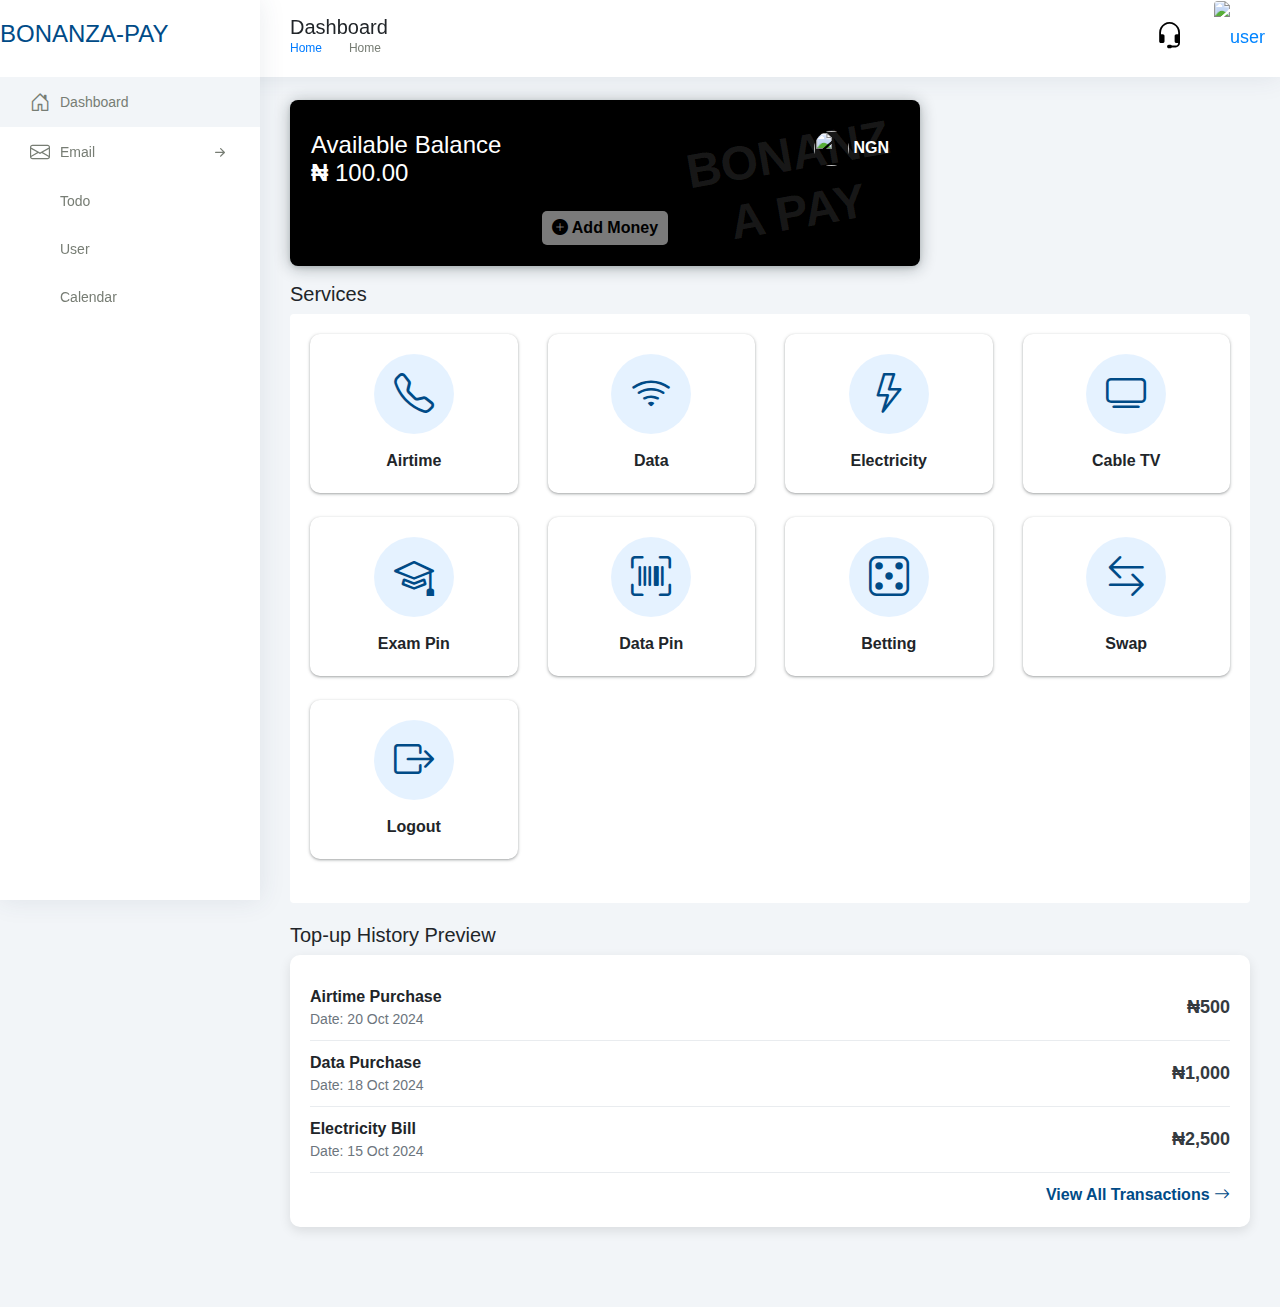
==== commit 972eee5b: "Add files via upload" ====
--- a/index.html
+++ b/index.html
@@ -1,67 +1,329 @@
 <!doctype html>
 <html lang="en">
-    <head>
-        <title>Bonanza-Pay</title>
-        <!-- Required meta tags -->
-        <meta charset="utf-8" />
-        <meta
-            name="viewport"
-            content="width=device-width, initial-scale=1, shrink-to-fit=no"
-        />
-
-        <!-- Bootstrap CSS v5.2.1 -->
-        <link href="https://cdn.jsdelivr.net/npm/bootstrap@5.3.0-alpha1/dist/css/bootstrap.min.css" rel="stylesheet">
-        <link href="https://cdnjs.cloudflare.com/ajax/libs/bootstrap-icons/1.9.1/font/bootstrap-icons.min.css" rel="stylesheet">
-        <link rel="stylesheet" href="./assets/css/style.css">
-    </head>
-
-    <body style="background-color:#ececec;">
-        <main>
-            <div class="container" id="login-section">
-                <div class="row d-flex justify-content-center align-items-center min-vh-100">
-                    <div class="col-md-3"></div>
-                    <div class="col-md-6 justify-content-center">
-                        <div class="card shadow-lg pb-3 " style="max-width: 100%;">
-                            <div class="text-center">
-                                <img src="./assets/images/logoo.png" alt="Bonanza" class="img-fluid" >
-                            </div><hr>
-                            <p class="text-center title mb-4" style="margin-top: -15px;">Enter your username & password to login</p>
-                            <form action="login_process.php" method="POST">
-                                <div class="mb-4 input-group">
-                                    <span class="input-group-text"><i class="bi bi-person fs-4"></i></span>
-                                    <input type="text" class="form-control fs-5" placeholder="Username" name="username" required >
-                                </div>
-                                <div class="mb-4 input-group">
-                                    <span class="input-group-text"><i class="bi bi-lock fs-4"></i></span>
-                                    <input type="password" class="form-control fs-5" placeholder="Password" name="password" required >
-                                </div>
-                                <button type="submit" class="btn btn-primary w-100 fw-bold fs-5" style="height: 50px;">Login</button>
-                                <div class="text-center mt-4">
-                                    <p>Don't have an account? <a href="./assets/signup.html">Sign up</a></p>
-                                </div>
-                            </form>
-                        </div>
-                    </div>
-                    <div class="col-md-3"></div>
+   <head>
+      <!-- Required meta tags -->
+      <meta charset="utf-8">
+      <meta name="viewport" content="width=device-width, initial-scale=1, shrink-to-fit=no">
+      <title>BONANZA-PAY</title>
+    <!-- Bootstrap CSS -->
+   <link href="https://stackpath.bootstrapcdn.com/bootstrap/4.5.2/css/bootstrap.min.css" rel="stylesheet">
+    <!-- Bootstrap Icons -->
+    <link href="https://cdn.jsdelivr.net/npm/bootstrap-icons/font/bootstrap-icons.css" rel="stylesheet"> <!-- Favicon -->
+      <link rel="shortcut icon" href="images/logo.png" />
+      <!-- Style CSS -->
+      <link rel="stylesheet" href="./css/style.css">
+      <!-- Responsive CSS -->
+      <link rel="stylesheet" href="./css/responsive.css">
+   </head>
+   <body>
+      <!-- loader Start -->
+      <div id="loading">
+         <div id="loading-center">
+            <div class="loader">
+               <div class="cube">
+                  <div class="sides">
+                     <div class="top"></div>
+                     <div class="right"></div>
+                     <div class="bottom"></div>
+                     <div class="left"></div>
+                     <div class="front"></div>
+                     <div class="back"></div>
+                  </div>
+               </div>
+            </div>
+         </div>
+      </div>
+      <!-- loader END -->
+       
+      <!-- Wrapper Start -->
+      <div class="wrapper">
+         <!-- Sidebar  -->
+         <div class="iq-sidebar">
+            <div class="iq-sidebar-logo d-flex justify-content-between" id="logo">
+               <a href="#">
+                <!-- <img src="images/logo2.jpg" class="img-fluid" alt=""> -->
+                <h4 class="text-primary">BONANZA-PAY</h4>
+               </a>
+               
+            </div>
+            <div id="sidebar-scrollbar">
+               <nav class="iq-sidebar-menu">
+                  <ul id="iq-sidebar-toggle" class="iq-menu">
+                    <li class="active">
+                        <a href="#" class="iq-waves-effect"><i class="bi bi-house-door"></i><span>Dashboard</span></a>
+                    </li>
+
+                     <li>
+                        <a href="#mailbox" class="iq-waves-effect collapsed"  data-toggle="collapse" aria-expanded="false"><i class="bi bi-envelope"></i><span>Email</span><i class="bi bi-arrow-right-short"></i></a>
+                        <ul id="mailbox" class="iq-submenu collapse" data-parent="#iq-sidebar-toggle">
+                           <li><a href="app/index.html">Inbox</a></li>
+                           <li><a href="app/email-compose.html">Email Compose</a></li>
+                        </ul>
+                     </li>
+
+                     <li>
+                        <a href="todo.html" class="iq-waves-effect"><i class="ri-chat-check-line"></i><span>Todo</span></a>
+                    </li>
+                     
+                     <li>
+                        <a href="#user-info" class="iq-waves-effect collapsed"  data-toggle="collapse" aria-expanded="false"><i class="ri-user-line"></i><span>User</span><i class="ri-arrow-right-s-line iq-arrow-right"></i></a>
+                        <ul id="user-info" class="iq-submenu collapse" data-parent="#iq-sidebar-toggle">
+                           <li><a href="profile.html">User Profile</a></li>
+                           <li><a href="profile-edit.html">User Edit</a></li>
+                           <li><a href="add-user.html">User Add</a></li>
+                           <li><a href="user-list.html">User List</a></li>
+                        </ul>
+                     </li>
+                     <li><a href="calendar.html" class="iq-waves-effect"><i class="ri-calendar-2-line"></i><span>Calendar</span></a></li>
+                     
+                  </ul>
+               </nav>
+               <div class="p-3"></div>
+            </div>
+         </div>
+         <!-- TOP Nav Bar -->
+         <div class="iq-top-navbar">
+            <div class="iq-navbar-custom">
+               <div class="iq-sidebar-logo">
+                  <div class="top-logo">
+                     <div class="userDP d-flex justify-content-between">
+                        <a href="#" class="logo">
+                            <img src="images/profile-img.jpg" class="img-fluid rounded d-lg-none d-block" alt="">
+                        </a>
+                        <p class="ml-2 text-dark"><b>Hi, Deecipher</b> <small><br>Welcome, Let's make payments</small></p>
+                     </div>
+                  </div>
+               </div>
+               <div class="navbar-breadcrumb">
+                  <h5 class="mb-0">Dashboard</h5>
+                  <nav aria-label="breadcrumb">
+                     <ul class="breadcrumb">
+                        <li class="breadcrumb-item"><a href="#">Home</a></li>
+                        <li class="breadcrumb-item active" aria-current="page">Home</li>
+                     </ul>
+                  </nav>
+               </div>
+               
+               <nav class="navbar navbar-expand-lg  p-0" id="bi-headset">
+                  <ul class="navbar-list ml-auto">
+                    <li class="nav-item dropdown">
+                        <a href="#" class="">
+                            <i class="bi bi-headset text-dark" title="Chat our customer service"></i>
+                        </a>
+                    </li>                  
+                     <li class="d-none d-lg-block">
+                        <a href="#" class="search-toggle iq-waves-effect"><img src="images/profile-img.jpg" class="img-fluid rounded " alt="user"></a>
+                     </li>
+                  </ul>
+               </nav>
+            </div>
+         </div>
+         <!-- TOP Nav Bar END -->
+
+         <!-- Page Content  -->
+         <div id="content-page" class="content-page">
+            <div class="container mb-3">
+               <div class="row">
+                <!-- wallets cards -->
+                <div class="col-md-8 col-lg-8" id="wallet-card">
+                    <div class="card ">
+                        <div class="card-body d-flex justify-content-between ">
+                            <div class="wallet-text text-white">
+                                <h4 class="card-title">Available Balance</h4>
+                                <p class="card-text"><b>₦ </b><span id="user-balance">100.00</span></p>
+                            </div>
+                            <div class="country-flag">
+                                <img src="images/country-plag.png" class="img-fluid" alt="">
+                                <span class="">NGN</span>
+                            </div>
+                        </div>
+                        <div class="add-money fs-6">
+                            <button type="button"><i class="bi bi-plus-circle-fill"></i> Add Money</button>
+                        </div>
+                    </div>
                 </div>
-            </div>
-        </main>
-
-        <footer>
-            <!-- place footer here -->
-        </footer>
-        <!-- Bootstrap JavaScript Libraries -->
+                
+                <div class="col-md-4"></div>
+               </div>
+            </div>
+
+            <div class="container" id="Services">
+                <!-- Main col-12 card -->
+                <h5 class="fs-5">Services</h5>
+                <div class="card col-12 main-card">
+                    <div class="row">
+                        <!-- Airtime Card -->
+                        <div class="col-4 col-md-4 col-lg-3 mb-4">
+                            <a href="airtime.html" class="service-card"> 
+                                <div class="service-icon">
+                                    <i class="bi bi-telephone"></i> 
+                                </div>
+                                <div class="service-title">Airtime</div>
+                            </a>
+                        </div>
+                        <!-- Data Card -->
+                        <div class="col-4 col-md-4 col-lg-3 mb-4">
+                            <a href="#" class="service-card"> <!-- Link to Data page -->
+                                <div class="service-icon">
+                                    <i class="bi bi-wifi"></i> <!-- Bootstrap icon for wifi -->
+                                </div>
+                                <div class="service-title">Data</div>
+                            </a>
+                        </div>
+                        <!-- Electricity Card -->
+                        <div class="col-4 col-md-4 col-lg-3 mb-4">
+                            <a href="#" class="service-card"> <!-- Link to Electricity page -->
+                                <div class="service-icon">
+                                    <i class="bi bi-lightning"></i> <!-- Bootstrap icon for electricity -->
+                                </div>
+                                <div class="service-title">Electricity</div>
+                            </a>
+                        </div>
+                        <!-- Cable TV Card -->
+                        <div class="col-4 col-md-4 col-lg-3 mb-4">
+                            <a href="#" class="service-card"> <!-- Link to Cable TV page -->
+                                <div class="service-icon">
+                                    <i class="bi bi-tv"></i> <!-- Bootstrap icon for TV -->
+                                </div>
+                                <div class="service-title">Cable TV</div>
+                            </a>
+                        </div>
+                        <!-- Exam pins Card -->
+                        <div class="col-4 col-md-4 col-lg-3 mb-4">
+                            <a href="#" class="service-card"> 
+                                <div class="service-icon">
+                                    <i class="bi bi-mortarboard"></i> 
+                                </div>
+                                <div class="service-title">Exam Pin</div>
+                            </a>
+                        </div>
+
+                        <!-- Data pins Card -->
+                        <div class="col-4 col-md-4 col-lg-3 mb-4">
+                            <a href="#" class="service-card"> 
+                                <div class="service-icon">
+                                    <i class="bi bi-upc-scan"></i> 
+                                </div>
+                                <div class="service-title">Data Pin</div>
+                            </a>
+                        </div>
+
+                        <!-- Betting Card -->
+                        <div class="col-4 col-md-4 col-lg-3 mb-4">
+                            <a href="#" class="service-card"> 
+                                <div class="service-icon">
+                                    <i class="bi bi-dice-5"></i> 
+                                </div>
+                                <div class="service-title">Betting</div>
+                            </a>
+                        </div>
+
+                        <!-- Airtime Swap Card -->
+                        <div class="col-4 col-md-4 col-lg-3 mb-4">
+                            <a href="#" class="service-card"> 
+                                <div class="service-icon">
+                                    <i class="bi bi-arrow-left-right"></i> 
+                                </div>
+                                <div class="service-title">Swap</div>
+                            </a>
+                        </div>
+
+                        <!-- Logout Card -->
+                        <div class="col-4 col-md-4 col-lg-3 mb-4">
+                            <a href="#" class="service-card"> 
+                                <div class="service-icon">
+                                    <i class="bi bi-box-arrow-right"></i> 
+                                </div>
+                                <div class="service-title">Logout</div>
+                            </a>
+                        </div>
+                        <!-- Add more cards as needed -->
+                    </div>
+                </div>
+
+                <h5 class="fs-5">Top-up History Preview</h5>
+                <div class="history-preview">
+                    <!-- History Item 1 -->
+                    <div class="history-item">
+                        <div>
+                            <div class="transaction-type">Airtime Purchase</div>
+                            <div class="transaction-date">Date: 20 Oct 2024</div>
+                        </div>
+                        <div class="amount">₦500</div>
+                    </div>
+                    <!-- History Item 2 -->
+                    <div class="history-item">
+                        <div>
+                            <div class="transaction-type">Data Purchase</div>
+                            <div class="transaction-date">Date: 18 Oct 2024</div>
+                        </div>
+                        <div class="amount">₦1,000</div>
+                    </div>
+                    <!-- History Item 3 -->
+                    <div class="history-item">
+                        <div>
+                            <div class="transaction-type">Electricity Bill</div>
+                            <div class="transaction-date">Date: 15 Oct 2024</div>
+                        </div>
+                        <div class="amount">₦2,500</div>
+                    </div>
+                    <!-- View All Button -->
+                    <div class="view-all">
+                        <a href="transactions.php">View All Transactions <i class="bi bi-arrow-right"></i></a>
+                    </div>
+                </div>
+            </div>
+         </div>
+      </div>
+      <!-- Wrapper END -->
+       <!-- Sticky Bottom Navigation -->
+        <nav class="sticky-bottom-nav navbar-light bg-light d-lg-none">
+            <div class="container-fluid">
+                <div class="row">
+                    <div class="col-3">
+                        <a href="index.html" class="nav-link active">
+                            <i class="bi bi-house-door"></i>
+                            <div>Home</div>
+                        </a>
+                    </div>
+                    <div class="col-3">
+                        <a href="transactions.html" class="nav-link">
+                            <i class="bi bi-receipt"></i>
+                            <div>History</div>
+                        </a>
+                    </div>
+                    <div class="col-3">
+                        <a href="profile.html" class="nav-link">
+                            <i class="bi bi-person"></i>
+                            <div>Profile</div>
+                        </a>
+                    </div>
+                    <div class="col-3">
+                        <a href="more.html" class="nav-link">
+                            <i class="bi bi-three-dots"></i>
+                            <div>More</div>
+                        </a>
+                    </div>
+                </div>
+            </div>
+        </nav>
+      
+      <!-- Footer END -->
+      <!-- Optional JavaScript -->
+      <!-- jQuery first, then Popper.js, then Bootstrap JS -->
+      <script src="dashboard-js/jquery.min.js"></script>
+      <script src="dashboard-js/popper.min.js"></script>
+      <script src="dashboard-js/bootstrap.min.js"></script>
+      <!-- Appear JavaScript -->
+      <script src="dashboard-js/jquery.appear.js"></script>
+      <!-- Countdown JavaScript -->
+      <script src="js/countdown.min.js"></script>
+      <!-- Counterup JavaScript -->
+      <script src="js/waypoints.min.js"></script>
+      <script src="dashboard-js/jquery.counterup.min.js"></script>
+      <!-- Custom JavaScript -->
+      <script src="dashboard-js/custom.js"></script>
+       <!-- Bootstrap JS and Popper.js -->
         <script src="https://cdn.jsdelivr.net/npm/bootstrap@5.3.0-alpha1/dist/js/bootstrap.bundle.min.js"></script>
-        <script
-            src="https://cdn.jsdelivr.net/npm/@popperjs/core@2.11.8/dist/umd/popper.min.js"
-            integrity="sha384-I7E8VVD/ismYTF4hNIPjVp/Zjvgyol6VFvRkX/vR+Vc4jQkC+hVqc2pM8ODewa9r"
-            crossorigin="anonymous"
-        ></script>
-
-        <script
-            src="https://cdn.jsdelivr.net/npm/bootstrap@5.3.2/dist/js/bootstrap.min.js"
-            integrity="sha384-BBtl+eGJRgqQAUMxJ7pMwbEyER4l1g+O15P+16Ep7Q9Q+zqX6gSbd85u4mG4QzX+"
-            crossorigin="anonymous"
-        ></script>
-    </body>
+   </body>
 </html>
--- a/css/style.css
+++ b/css/style.css
@@ -0,0 +1,1226 @@
+/*----------------------------------------------
+Text Color
+------------------------------------------------*/
+.text-primary { color: #004B87 !important; }
+.text-secondary { color: #777D74 !important; }
+.text-success { color: #00ca00 !important; }
+.text-danger { color: #e64141 !important; }
+.text-warning { color: #ffd400 !important; }
+.text-info { color: #00d0ff !important; }
+.text-light { color: #E9EDF4 !important; }
+.text-dark { color: #000000 !important; }
+.text-white { color: #ffffff !important; }
+
+body{
+    padding: 0;
+    padding-bottom: 60px;
+    margin: 0;
+    background-color: #f2f5f8;
+}
+.title{
+    color: #004B87;
+    font-weight: bold;
+}
+.bg-primary{
+    background-color: #004B87 !important;
+}
+.text-center{
+    text-align: center;
+}
+.btn-primary {
+    background-color: #004B87; /* Deep blue for the button */
+    border: none;
+}
+.btn-primary:hover {
+    background-color: #003865; /* Darker blue on hover */
+}
+input:focus {
+    box-shadow: none !important;
+    /* border-color: #F28C28 !important; */
+    border-color: #003865 !important; 
+}
+.input-group-text {
+    background-color: #004B87; /* Deep blue background for input icons */
+    color: #ffffff; /* White icon color */
+    border: none;
+}
+#login-section input{
+    height: 50px;
+}
+
+/* ==============L=O=G=I=N P=A=G=E============ */
+#login-section .card{
+    padding: 0px 20px;
+}
+#login-section img{
+    max-height: 300px;
+    margin-top: -60px;
+    margin-bottom: -40px;
+}
+@media (max-width: 768px) {
+    #login-section img{
+        max-height: 200px;
+        margin-top: -30px;
+    }
+    #login-section .card{
+        padding: 0px 15px;
+    }
+}
+
+
+/* ============Dashboard========= */
+#logo img{
+    width: 100%;
+}
+#wallet-card{
+
+}
+#wallet-card .card-container {
+    position: relative;
+    /* width: 300px;  */
+}
+
+#wallet-card .card {
+    position: relative;
+    border-radius: 8px;
+    overflow: hidden;
+    box-shadow: rgba(14, 30, 37, 0.12) 0px 2px 4px 0px, rgba(14, 30, 37, 0.32) 0px 2px 16px 0px;
+    /* background-color: #004B87; */
+    background-color: #000;
+    /* height: 200px; */
+}
+
+#wallet-card .card-body {
+    position: relative;
+    z-index: 1; 
+    padding: 30px 20px 20px 20px;
+}
+
+#wallet-card .card-title {
+    margin-bottom: -5px;
+}
+
+#wallet-card .card-text {
+    font-size: 24px;
+}
+
+#wallet-card .card::before {
+    content: '';
+    position: absolute;
+    top: 0;
+    left: 0;
+    right: 0;
+    bottom: 0;
+    background-image: url('../images/card1.avif'); /* Replace with your image URL */
+    background-size: cover;
+    background-position: center;
+    opacity: 0.8; /* Adjust the opacity for transparency */
+    z-index: 0; /* Set behind the card content */
+}
+
+#wallet-card .card::after {
+    content: 'BONANZA PAY';
+    text-align: center;
+    line-height: 1.2;
+    position: absolute;
+    top: 50%;
+    left: 80%;
+    transform: translate(-50%, -50%) rotate(-10deg); /* Center and rotate the watermark */
+    font-size: 48px; 
+    font-weight: bolder;
+    color: rgba(255, 255, 255, 0.1); /* White color with low opacity for watermark effect */
+    z-index: 0; /* Set behind the card content */
+    pointer-events: none; /* Make sure the watermark does not interfere with clicks */
+}
+@media (max-width: 768px) {
+    #wallet-card .card::after {
+        left: 70%;
+    }
+}
+
+#wallet-card .country-flag{
+    color: #fff;
+    font-weight: bold;
+    margin-right: 10px;
+}
+#wallet-card .country-flag img{
+    width: 35px;
+    height: 35px;
+    border-radius: 50%;
+    font-weight: bold;
+}
+#wallet-card .add-money {
+    display: flex;  
+    justify-content: center; 
+    align-items: center; 
+    z-index: 1;   
+    color: #000;
+}
+#wallet-card .add-money button{
+    margin-bottom: 20px;
+    outline: none;
+    border: none;
+    background-color: #ffffff7a;
+    font-weight: bold;
+    padding: 5px 10px;
+    border-radius: 5px;
+}
+#wallet-card .add-money button:hover{
+    background-color: #ffffffd3;
+}
+#bi-headset img{
+    width: 60px;
+    height: 60px;
+}
+#bi-headset .bi-headset{
+    font-size: 28px;
+}
+@media (max-width: 768px) {
+    .userDP img{
+        width: 50px;
+        height: 50px;
+    }
+    #bi-headset .bi-headset{
+        font-size: 30px;
+    }
+}
+
+/*---------------------------------------------------------------------
+ ========================== Sidebar======================================
+-----------------------------------------------------------------------*/
+.iq-sidebar {
+    position: fixed;
+    z-index: 999;
+    top: 0;
+    width: 260px;
+    overflow: hidden;
+    height: 100%;
+    background: #ffffff;
+    transition: all 0.3s ease-in-out;
+    -moz-transition: all 0.3s ease-in-out;
+    -ms-transition: all 0.3s ease-in-out;
+    -o-transition: all 0.3s ease-in-out;
+    -webkit-transition: all 0.3s ease-in-out;
+    -webkit-box-shadow: 0px 0px 25px 0px rgba(45, 69, 95, 0.1);
+    -moz-box-shadow: 0px 0px 25px 0px rgba(45, 69, 95, 0.1);
+    box-shadow: 0px 0px 25px 0px rgba(45, 69, 95, 0.1);
+}
+
+.iq-sidebar .iq-sidebar-logo {
+    width: 100%;
+    padding: 20px 0px;
+    /* background-color: #004B87; */
+}
+
+.iq-sidebar #sidebar-scrollbar {
+    margin-top: 25px;
+}
+
+
+.iq-sidebar-menu {
+    position: relative;
+}
+
+.iq-sidebar-menu .iq-menu {
+    margin: 0;
+    padding: 0;
+    list-style-type: none;
+}
+
+.iq-sidebar-menu .iq-menu li {
+    list-style-type: none;
+    position: relative;
+}
+
+.iq-sidebar-menu .iq-menu li a {
+    font-size: 14px;
+    white-space: nowrap;
+    display: block;
+    color: #777D74;
+    position: relative;
+    padding: 15px 20px 15px 30px;
+    line-height: 18px;
+    display: -webkit-box;
+    display: -ms-flexbox;
+    display: flex;
+    -webkit-box-align: center;
+    -ms-flex-align: center;
+    align-items: center;
+    overflow: hidden;
+}
+
+.iq-sidebar-menu .iq-menu li a i {
+    font-size: 20px;
+    margin-right: 10px;
+    vertical-align: middle;
+    width: 20px;
+    display: inline-block;
+    float: left;
+}
+
+.iq-sidebar-menu .iq-menu li a span {
+    white-space: nowrap;
+    padding: 0;
+    display: inline-block;
+    float: left;
+}
+
+.bi-arrow-right-short {
+    margin-right: 0;
+    margin-left: auto;
+    transition: all 0.3s ease-in-out;
+    -webkit-transition: all 0.3s ease-in-out;
+    -moz-transition: all 0.3s ease-in-out;
+    -o-transition: all 0.3s ease-in-out;
+    -ms-transition: all 0.3s ease-in-out;
+}
+
+.iq-sidebar-menu .iq-menu li a .badge {
+    position: absolute;
+    right: 15px;
+    -webkit-transition: all 0.9s ease-out 0s;
+    -moz-transition: all 0.9s ease-out 0s;
+    -ms-transition: all 0.9s ease-out 0s;
+    -o-transition: all 0.9s ease-out 0s;
+    transition: all 0.9s ease-out 0s;
+}
+
+.iq-sidebar-menu .iq-menu li.active {
+    border-bottom: none;
+}
+
+.iq-sidebar-menu .iq-menu li a:hover,
+.iq-sidebar-menu .iq-menu li.active > a,
+.iq-sidebar-menu .iq-menu li.menu-open > a {
+    background-color: #f2f5f8;
+    text-decoration: none;
+}
+
+.iq-sidebar-menu .iq-menu li a[aria-expanded="true"] .bi-arrow-right-short,
+.iq-sidebar-menu .iq-menu li.menu-open .bi-arrow-right-short,
+.iq-sidebar-menu .iq-menu li.active .bi-arrow-right-short {
+    transform: rotate(90deg);
+    transition: all 0.3s ease-in-out;
+    -webkit-transition: all 0.3s ease-in-out;
+    -moz-transition: all 0.3s ease-in-out;
+    -o-transition: all 0.3s ease-in-out;
+    -ms-transition: all 0.3s ease-in-out;
+}
+/* Sidebar Menu Styles */
+.iq-sidebar-menu .iq-menu li .iq-submenu li a:hover, 
+.iq-sidebar-menu .iq-menu li.active .iq-submenu li>a { 
+    background: transparent; 
+}
+
+.iq-sidebar-menu .iq-menu li .iq-submenu li>a::before { 
+    display: none; 
+}
+
+/*---------------------------------------------------------------------
+                             Top Menu
+-----------------------------------------------------------------------*/
+
+/* General Styles */
+.iq-top-navbar {
+    border-radius: 0;
+    margin-bottom: 0;
+    padding: 0;
+    min-height: 73px;
+    position: fixed;
+    top: 0;
+    left: 0;
+    width: 100%;
+    display: inline-block;
+    z-index: 99;
+    background: #ffffff;
+    box-shadow: 0px 0px 25px 0px rgba(45, 69, 95, 0.1);
+    -webkit-box-shadow: 0px 0px 25px 0px rgba(45, 69, 95, 0.1);
+    -moz-box-shadow: 0px 0px 25px 0px rgba(45, 69, 95, 0.1);
+}
+
+/* Hide Sidebar Logo and Menu Button */
+.iq-top-navbar .iq-navbar-custom .iq-menu-bt {
+    display: none;
+}
+.iq-top-navbar .iq-sidebar-logo .top-logo {
+    display: none;
+}
+
+/* Breadcrumb Styles */
+.iq-top-navbar .iq-navbar-custom .navbar-breadcrumb {
+    display: inline-block;
+    margin: 15px 0 0 30px;
+    float: left;
+}
+.iq-top-navbar .breadcrumb {
+    background: transparent;
+    padding: 0;
+    margin: 0;
+}
+.iq-top-navbar .breadcrumb .breadcrumb-item.active {
+    color: #777D74;
+}
+.iq-top-navbar .breadcrumb li {
+    list-style-type: none;
+    font-size: 12px;
+}
+.breadcrumb-item + .breadcrumb-item::before {
+    content: "\ea5f";
+    font-family: 'remixicon';
+    font-size: 14px;
+    vertical-align: sub;
+    color: #777D74;
+}
+.iq-top-navbar .breadcrumb li a,
+.iq-top-navbar .breadcrumb li a:hover {
+    text-decoration: none;
+}
+.iq-breadcrumb {
+    display: none;
+}
+
+/* Navbar List Styles */
+.navbar-list {
+    margin: 0;
+    padding: 0;
+    float: right;
+}
+.navbar-list li {
+    float: left;
+    list-style-type: none;
+    position: relative;
+}
+.navbar-list li .dropdown-toggle::after {
+    display: none;
+}
+.navbar-list li>a {
+    font-size: 18px;
+    padding: 0 15px;
+    line-height: 73px;
+    color: #0084ff;
+    display: block;
+    min-height: 75px;
+}
+.navbar-list li a:hover {
+    text-decoration: none;
+}
+
+ /* Sticky Bottom Nav Styling */
+ .sticky-bottom-nav {
+    position: fixed;
+    bottom: 0;
+    left: 0;
+    width: 100%;
+    background-color: white;
+    box-shadow: 0 -1px 10px rgba(0, 0, 0, 0.1);
+    z-index: 1000;
+}
+
+.sticky-bottom-nav .nav-link {
+    padding: 10px;
+    font-size: 12px;
+    font-weight: 600;
+    text-align: center;
+    color: #6c757d;
+}
+
+.sticky-bottom-nav .nav-link .bi {
+    font-size: 20px;
+}
+.sticky-bottom-nav .nav-link:hover{
+    color: #004B87;
+    background-color: rgba(0, 123, 255, 0.1);
+    border-radius: 70%;
+}
+.sticky-bottom-nav .nav-link.active {
+    color: #004B87;
+}
+
+
+/*---------------------------------------------------------------------
+                             Sidebar Logo
+-----------------------------------------------------------------------*/
+.iq-sidebar-logo {
+    display: inline-block;
+    width: 260px;
+    padding-top: 15px;
+    padding-left: 20px;
+    float: left;
+    position: relative;
+    background: #ffffff;
+    transition: all 0.3s ease-out;
+}
+
+/*---------------------------------------------------------------------
+                              Content Page
+-----------------------------------------------------------------------*/
+.content-page {
+    margin-left: 260px;
+    overflow: hidden;
+    padding: 100px 15px 0;
+    min-height: 100vh;
+    transition: all 0.3s ease-out;
+}
+
+
+/* ========================
+        Services Card
+==============================*/
+#Services .service-card {
+    display: flex;
+    flex-direction: column;
+    align-items: center;
+    padding: 20px;
+    box-shadow: rgba(60, 64, 67, 0.3) 0px 1px 2px 0px, rgba(60, 64, 67, 0.15) 0px 1px 3px 1px;
+    border-radius: 10px;
+    text-align: center;
+    background-color: white;
+    transition: transform 0.2s;
+    text-decoration: none;
+    color: inherit;
+}
+#Services .service-card:hover {
+    transform: scale(1.05);
+}
+
+#Services .service-icon {
+    font-size: 40px;
+    margin-bottom: 15px;
+    color: #004B87;
+    padding: 20px;
+    background-color: rgba(0, 123, 255, 0.1); /* Soft transparent blue tint */
+    border-radius: 50%;
+    display: inline-flex;
+    justify-content: center;
+    align-items: center;
+    width: 80px;
+    height: 80px;
+}
+
+#Services .service-title {
+    font-weight: bold;
+}
+@media (max-width: 768px) {
+    #Services .service-card{
+        padding: 10px 0px;
+    }
+    #Services .service-icon {
+        font-size: 20px;
+        margin-bottom: 5px;
+        padding: 5px;
+        width: 40px;
+        height: 40px;
+    }
+    #Services .service-title {
+        font-size: 14px;
+    }
+}
+
+#Services .main-card {
+    padding: 20px;
+    margin-bottom: 20px;
+    /* box-shadow: 0 8px 16px rgba(0, 0, 0, 0.2); */
+    border: none;
+}
+
+/* =============Transaction History Page====== */
+#historyContent-page .history-card {
+    background-color: white;
+    border-radius: 10px;
+    box-shadow: 0 4px 12px rgba(0, 0, 0, 0.1);
+    padding: 20px;
+    margin-bottom: 15px;
+    position: relative;
+    overflow: hidden;
+    transition: transform 0.3s ease, box-shadow 0.3s ease;
+}
+
+#historyContent-page .history-card:hover {
+    transform: translateY(-5px);
+    box-shadow: 0 6px 16px rgba(0, 0, 0, 0.15);
+}
+
+#historyContent-page .history-card.success::before, #historyContent-page .history-card.error::before {
+    content: '';
+    position: absolute;
+    top: 0;
+    left: 0;
+    height: 10%;
+    width: 100%;
+    border-top-left-radius: 10px;
+    border-top-right-radius: 10px;
+}
+
+#historyContent-page  .history-card.success::before {
+    background-color: #28a745; /* Success color */
+}
+
+#historyContent-page  .history-card.error::before {
+    background-color: #dc3545; /* Error color */
+}
+
+#historyContent-page .transaction-info {
+    display: flex;
+    justify-content: space-between;
+    align-items: center;
+    margin-bottom: 5px;
+}
+
+#historyContent-page .transaction-info h6 {
+    font-weight: bold;
+    margin-bottom: 0;
+}
+
+#historyContent-page .transaction-info small {
+    color: #6c757d;
+}
+
+#historyContent-page .transaction-details {
+    display: flex;
+    justify-content: space-between;
+    align-items: center;
+    margin-bottom: 5px;
+}
+
+#historyContent-page .transaction-id {
+    color: #6c757d;
+    font-size: 14px;
+}
+
+#historyContent-page .eye-icon {
+    cursor: pointer;
+    color: #004B87;
+    font-size: 18px;
+    transition: color 0.3s ease, transform 0.3s ease;
+}
+
+#historyContent-page .eye-icon:hover {
+    color: #0056b3;
+    transform: scale(1.1);
+}
+
+#historyContent-page .transaction-status {
+    display: flex;
+    justify-content: space-between;
+    align-items: center;
+}
+
+#historyContent-page .transaction-status i {
+    font-size: 24px;
+}
+
+#historyContent-page .amount {
+    font-size: 20px;
+    font-weight: bold;
+    color: #343a40;
+}
+
+/* ========Top-up History Preview=============*/
+.history-preview {
+    background-color: white;
+    border-radius: 10px;
+    box-shadow: 0 4px 12px rgba(0, 0, 0, 0.1);
+    padding: 20px;
+    margin-bottom: 20px;
+}
+.history-preview .history-item {
+    display: flex;
+    justify-content: space-between;
+    align-items: center;
+    padding: 10px 0;
+    border-bottom: 1px solid #e9ecef;
+}
+
+.history-preview .history-item:last-child {
+    border-bottom: none; /* Remove border for the last item */
+}
+
+.history-preview .transaction-type {
+    font-weight: bold;
+}
+.history-preview  .transaction-date {
+    color: #6c757d;
+    font-size: 14px;
+}
+
+.history-preview  .amount {
+    font-size: 18px;
+    font-weight: bold;
+    color: #343a40;
+}
+
+.history-preview  .view-all {
+    text-align: right;
+    margin-top: 10px;
+}
+
+.history-preview .view-all a {
+    color: #004B87;
+    font-weight: bold;
+}
+
+.history-preview .view-all a:hover {
+    text-decoration: underline;
+}
+
+/* ==============Buy Airtime PAge =========== */
+#buyAirtimeContent-page .airtime-container {
+    padding: 30px;
+    margin: 0 auto;
+}
+
+#buyAirtimeContent-page .form-group label {
+    font-weight: bold;
+    color: #495057;
+}
+
+#buyAirtimeContent-page .form-control {
+    margin-bottom: 15px;
+    height: 50px;
+    font-size: 17px;
+}
+
+/* Pay Button */
+#buyAirtimeContent-page .pay-btn {
+    text-transform: uppercase;
+    font-weight: bold;
+    width: 100%;
+    padding: 12px;
+    background-color: #004B87;
+    color: #fff;
+    border-radius: 5px;
+    transition: background-color 0.3s ease;
+}
+
+#buyAirtimeContent-page .pay-btn:hover {
+    background-color: #0056b3;
+}
+
+/* Sliding Payment Card */
+#paymentCard {
+    position: fixed;
+    bottom: -50%;
+    left: 0;
+    width: 100%;
+    background-color: #fff;
+    box-shadow: 0 -4px 12px rgba(0, 0, 0, 0.1);
+    border-top-left-radius: 20px;
+    border-top-right-radius: 20px;
+    padding: 20px;
+    transition: bottom 0.5s ease;
+    z-index: 1000;
+}
+
+#paymentCard.active {
+    bottom: 0;
+}
+
+#paymentCard .payment-title {
+    font-weight: bold;
+    text-align: center;
+    margin-bottom: 20px;
+    color: #343a40;
+    font-size: larger;
+}
+
+/* Custom Number Boxes */
+#paymentCard .password-boxes {
+    display: none;
+    justify-content: center;
+    margin-bottom: 20px;
+}
+
+/* Close Button */
+.close-btn {
+    position: absolute;
+    top: 10px;
+    right: 10px;
+    font-size: 24px;
+    color: #343a40;
+    cursor: pointer;
+}
+
+#paymentCard .password-boxes div {
+    width: 50px;
+    height: 50px;
+    border: 2px solid #f3f3f3;
+    border-radius: 5px;
+    display: flex;
+    justify-content: center;
+    align-items: center;
+    font-size: 24px;
+    font-weight: bold;
+    background-color: white;
+    color: #343a40;
+}
+
+#paymentCard .password-boxes div.filled {
+    background-color: #28a745;
+    color: white;
+}
+
+/* Numeric Keypad */
+#paymentCard .keypad {
+    background-color: #f3f6fa;
+    padding: 10px;
+    display: none;
+    grid-template-columns: repeat(3, 1fr);
+    gap: 10px;
+}
+
+#paymentCard .keypad button {
+    width: 100%;
+    padding: 5px;
+    font-size: 24px;
+    font-weight: bold;
+    border-radius: 10px;
+    border: none;
+    background-color: #fff;
+    color: #000000;
+    transition: background-color 0.3s ease;
+    cursor: pointer;
+}
+
+#paymentCard .keypad .zero-btn{
+    width: 200%;
+}
+
+#paymentCard .keypad .backspace-btn{
+    margin-left: 100%;
+}
+#paymentCard .keypad button:hover {
+    background-color: #cacaca94;
+}
+
+/* Cancel Button */
+#paymentCard .cancel-btn {
+    grid-column: span 3;
+    padding: 10px;
+    background-color: #dc3545;
+    color: #fff;
+    border-radius: 5px;
+    font-weight: bold;
+    transition: background-color 0.3s ease;
+    text-align: center;
+}
+
+#paymentCard .cancel-btn:hover {
+    background-color: #c82333;
+}
+
+/* Loading Animation */
+.loading-overlay {
+    position: fixed;
+    top: 0;
+    left: 0;
+    width: 100%;
+    height: 100%;
+    background: rgba(0, 0, 0, 0.5);
+    display: none;
+    align-items: center;
+    justify-content: center;
+    z-index: 1100;
+}
+
+.loading-overlay.active {
+    display: flex;
+}
+
+.loading-spinner {
+    width: 50px;
+    height: 50px;
+    border: 5px solid #f3f3f3;
+    border-top: 5px solid #007bff;
+    border-radius: 50%;
+    animation: spin 1s linear infinite;
+}
+
+@keyframes spin {
+    0% { transform: rotate(0deg); }
+    100% { transform: rotate(360deg); }
+}
+
+/* Blurred Background */
+#paymentCard .blurred {
+    filter: blur(5px);
+}
+
+/* =============PROFILE PAGE======== */
+.profile-container {
+    max-width: 700px;
+    margin: 70px auto 0px auto;
+    padding: 30px;
+    background: linear-gradient(135deg, #f3f4f6 0%, #ffffff 100%);
+    border-radius: 10px;
+    box-shadow: 0 6px 15px rgba(0, 0, 0, 0.1);
+    transition: transform 0.3s;
+}
+
+.profile-container:hover {
+    transform: translateY(-5px);
+}
+
+.profile-header {
+    text-align: center;
+    margin-bottom: 0px;
+}
+
+.profile-header h3 {
+    font-weight: bold;
+    color: #343a40;
+}
+
+.profile-picture {
+    position: relative;
+    display: inline-block;
+    margin-bottom: 20px;
+}
+
+.profile-picture img {
+    width: 120px;
+    height: 120px;
+    border-radius: 50%;
+    object-fit: cover;
+    border: 4px solid #007bff;
+}
+
+.profile-actions {
+    display: flex;
+    justify-content: end;
+    margin-top: -10px;
+    margin-bottom: -10px;
+}
+
+.profile-actions .btn {
+    font-weight: bold;
+    padding: 5px 10px;
+    /* width: 48%; */
+    font-size: smaller;
+    border-radius: 5px;
+    transition: background-color 0.3s;
+    background-color: #004B87 !important;
+}
+
+.profile-actions .btn:hover {
+    background-color: #0069d9;
+    color: white;
+}
+
+.profile-info {
+    margin-bottom: 30px;
+    padding: 10px 0;
+    border-bottom: 1px solid #e2e6ea;
+}
+
+.profile-info label {
+    font-weight: bold;
+    color: #6c757d;
+    font-size: 16px;
+}
+
+.profile-info .form-control-plaintext {
+    font-size: 18px;
+    font-weight: 600;
+    color: #343a40;
+}
+
+.divider {
+    height: 2px;
+    background-color: #e2e6ea;
+    margin: 20px 0;
+}
+
+
+/* Additional Info Section */
+.additional-info {
+    background-color: #f8f9fa;
+    border-radius: 15px;
+    padding: 20px;
+    box-shadow: 0 4px 8px rgba(0, 0, 0, 0.05);
+}
+
+.additional-info h5 {
+    color: #343a40;
+    margin-bottom: 20px;
+}
+.additional-info a{
+    text-decoration: none;
+}
+.additional-info .info-card {
+    background-color: #fff;
+    border: 1px solid #dee2e6;
+    border-radius: 12px;
+    padding: 20px;
+    text-align: center;
+    transition: box-shadow 0.3s;
+    position: relative;
+}
+
+.additional-info .info-card:hover {
+    box-shadow: 0 2px 10px rgba(0, 0, 0, 0.1);
+}
+
+.info-card .icon {
+    font-size: 40px;
+    margin-bottom: 10px;
+    color: #007bff;
+}
+
+.info-card h6 {
+    font-size: 16px;
+    color: #343a40;
+    margin-bottom: 5px;
+}
+
+.info-card p {
+    font-size: 14px;
+    color: #6c757d;
+    margin-bottom: 0;
+}
+
+.logout-section {
+    text-align: center;
+    margin-top: 40px;
+}
+
+.logout-section button {
+    padding: 10px 40px;
+    border-radius: 25px;
+    font-size: 16px;
+    font-weight: bold;
+}
+
+.logout-icon {
+    font-size: 20px;
+    margin-right: 8px;
+}
+
+/* Loading Spinner */
+.loading {
+    display: none;
+    position: fixed;
+    top: 50%;
+    left: 50%;
+    transform: translate(-50%, -50%);
+    border: 8px solid #f3f4f6;
+    border-radius: 50%;
+    border-top: 8px solid #007bff;
+    width: 50px;
+    height: 50px;
+    animation: spin 1s linear infinite;
+}
+
+@keyframes spin {
+    0% {
+        transform: rotate(0deg);
+    }
+    100% {
+        transform: rotate(360deg);
+    }
+}
+
+
+/* =========edit profile modal======== */
+/* Modal Custom Styles */
+.modal-header {
+    border-bottom: 0;
+    display: block;
+}
+
+.modal-body {
+    padding: 20px 25px;
+}
+
+.modal-footer {
+    border-top: 0;
+    padding: 15px 25px;
+}
+
+.modal-content {
+    border-radius: 10px;
+    box-shadow: 0px 8px 20px rgba(0, 0, 0, 0.1);
+}
+
+.modal-content .form-label {
+    font-weight: 500;
+    color: #495057;
+}
+
+.modal-content .form-control {
+    padding: 10px;
+    border: 1px solid #ced4da;
+    border-radius: 8px;
+    transition: border-color 0.3s ease;
+}
+
+.modal-content .form-control:focus {
+    border-color: #004B87;
+    box-shadow: none;
+}
+
+.modal-content .btn-primary {
+    background-color: #004B87;
+    border-color: #004B87;
+    border-radius: 8px;
+}
+
+.btn-secondary {
+    background-color: #6c757d;
+    border-color: #6c757d;
+    border-radius: 8px;
+}
+
+.btn-close {
+    background: transparent;
+    border: none;
+    opacity: 1;
+    font-size: 1.2rem;
+}
+
+
+/* ===========More Page========== */
+.more-container {
+    margin-top: 70px;
+    max-width: 700px !important;
+    padding: 20px;
+    margin-left: 260px;
+    overflow: hidden;
+    min-height: 100vh;
+    transition: all 0.3s ease-out;
+}
+
+@media (max-width: 768px) {
+    .more-container {
+        padding: 20px;
+        margin-left: 0px;
+        overflow: hidden;
+        min-height: 100vh;
+        transition: all 0.3s ease-out;
+    }
+}
+
+.more-container .section-title {
+    font-weight: 600;
+    margin: 20px 0;
+    font-size: 18px;
+    color: #343a40;
+}
+
+/* Custom card styling */
+.more-card {
+    background-color: #fff;
+    border-radius: 10px;
+    box-shadow: 0 4px 10px rgba(0, 0, 0, 0.05);
+    padding: 20px;
+    margin-bottom: 15px;
+    display: flex;
+    justify-content: space-between;
+    align-items: center;
+    transition: 0.3s ease;
+}
+
+.more-card:hover {
+    box-shadow: 0 6px 15px rgba(0, 0, 0, 0.1);
+}
+
+.more-card i {
+    font-size: 24px;
+    color: #007bff;
+}
+
+.more-card-text {
+    font-size: 16px;
+    font-weight: 500;
+    color: #212529;
+}
+
+.more-card-subtext {
+    font-size: 12px;
+    color: #6c757d;
+}
+
+/* Social Media Section */
+.social-container {
+    margin-top: 30px;
+}
+
+.social-icons {
+    display: flex;
+    justify-content: space-around;
+    margin-top: 15px;
+}
+
+.social-icons a {
+    font-size: 22px;
+    width: 40px;
+    height: 40px;
+    border-radius: 50%;
+    display: flex;
+    align-items: center;
+    justify-content: center;
+    color: #fff;
+    transition: background-color 0.2s ease-in-out;
+}
+
+.whatsapp { background-color: #25D366; }
+.telegram { background-color: #0088cc; }
+.instagram { background-color: #e1306c; }
+.facebook { background-color: #3b5998; }
+.twitter { background-color: #1DA1F2; }
+
+/* Footer Section */
+.more-footer {
+    text-align: center;
+    margin-top: 30px;
+}
+
+.more-footer a {
+    font-size: 14px;
+    color: #007bff;
+    text-decoration: none;
+}
+
+.more-footer a:hover {
+    text-decoration: underline;
+}
+
+/* Additional settings */
+.toggle-switch {
+    display: flex;
+    align-items: center;
+}
+
+.toggle-switch input[type="checkbox"] {
+    display: none;
+}
+
+.toggle-switch label {
+    display: block;
+    position: relative;
+    width: 45px;
+    height: 22px;
+    background: #ccc;
+    border-radius: 20px;
+    cursor: pointer;
+    transition: background-color 0.3s ease;
+}
+
+.toggle-switch label:after {
+    content: '';
+    position: absolute;
+    width: 18px;
+    height: 18px;
+    background: white;
+    border-radius: 50%;
+    top: 2px;
+    left: 2px;
+    transition: 0.3s ease;
+}
+
+.toggle-switch input[type="checkbox"]:checked + label {
+    background-color: #007bff;
+}
+
+.toggle-switch input[type="checkbox"]:checked + label:after {
+    transform: translateX(22px);
+}